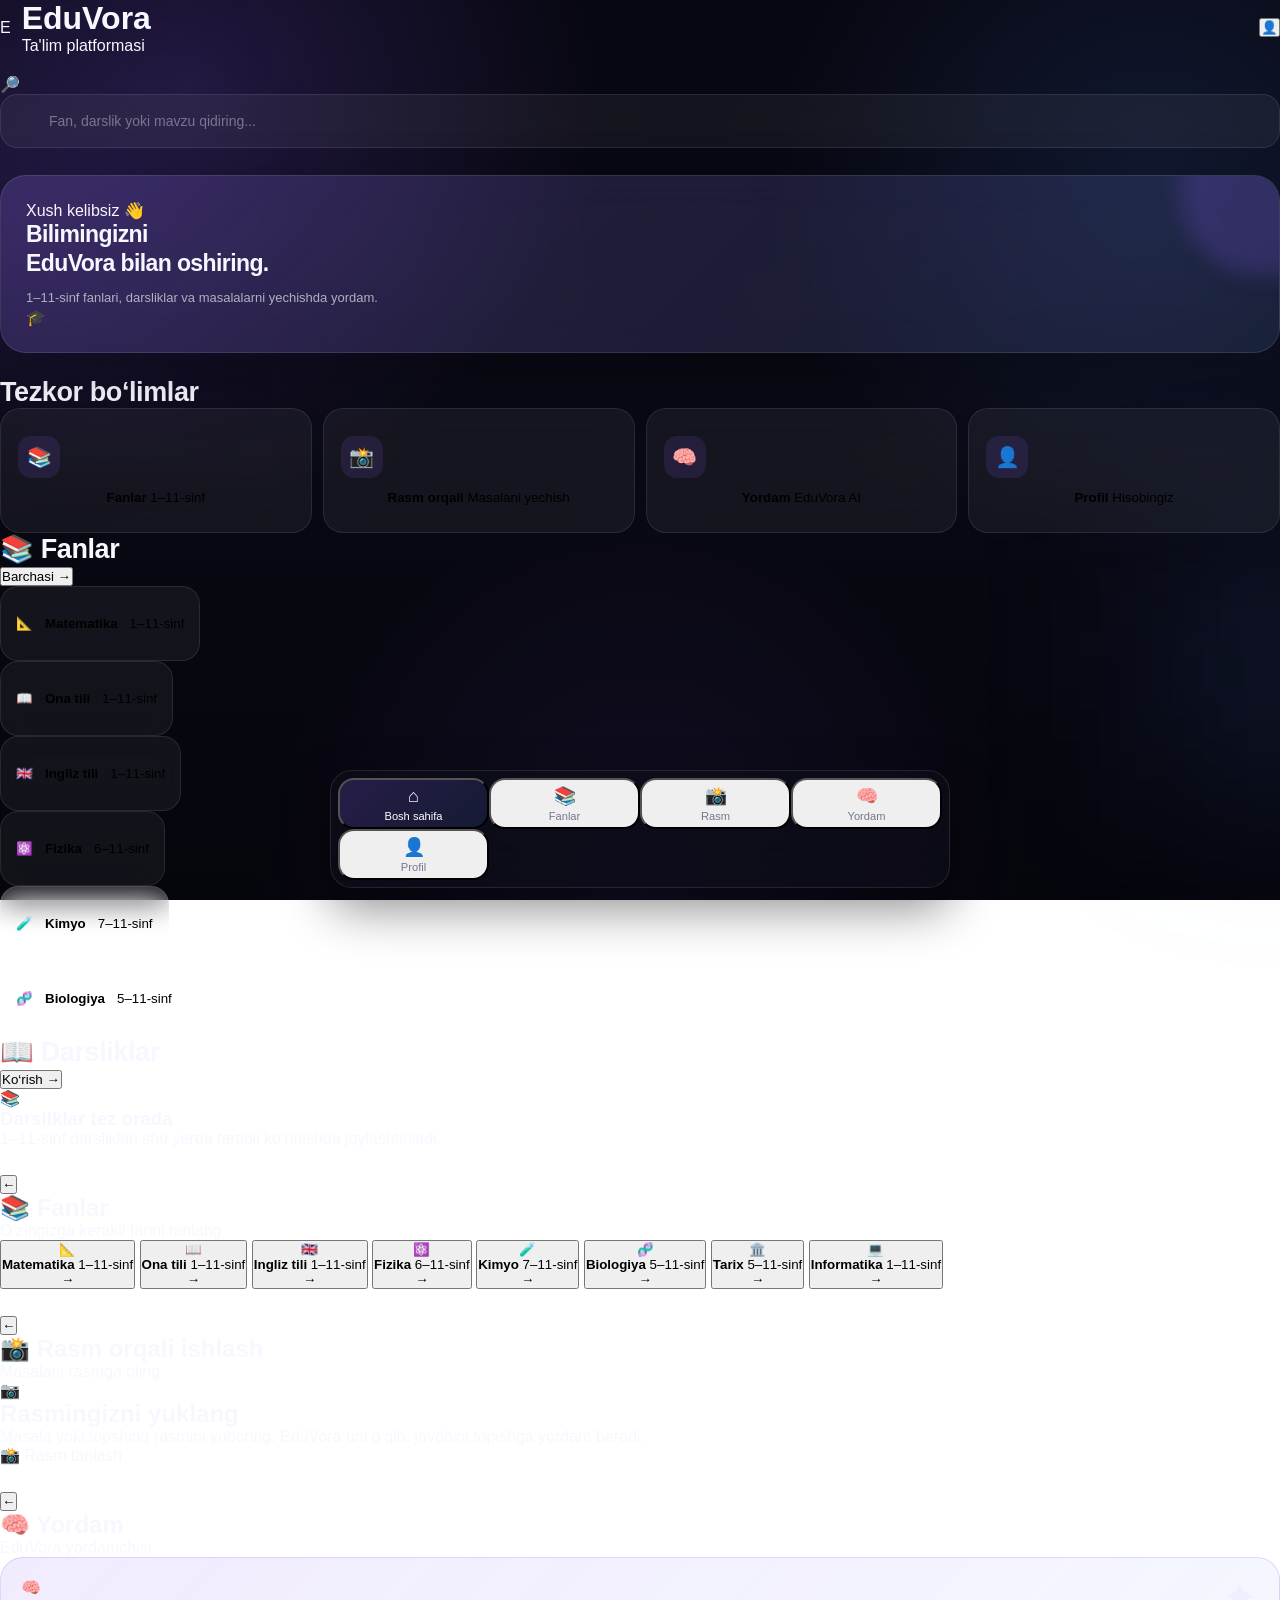
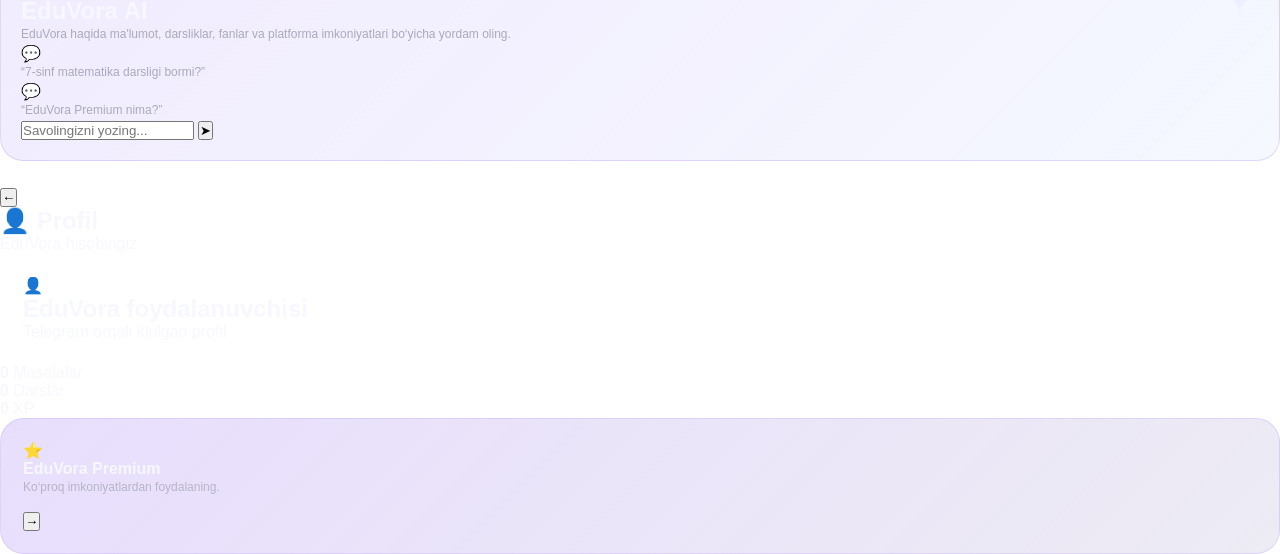
==== index.html @ 704dfbf3 "Rename webapp/index.html to index.html" ====
<!DOCTYPE html>
<html lang="uz">
<head>
    <meta charset="UTF-8">
    <meta
        name="viewport"
        content="width=device-width, initial-scale=1.0, maximum-scale=1.0, user-scalable=no"
    >

    <title>EduVora | Ta'lim</title>

    <link rel="stylesheet" href="style.css">
</head>

<body>

    <!-- APP -->
    <div id="app">

        <!-- HEADER -->
        <header class="header">
            <div class="brand">
                <div class="logo">E</div>

                <div>
                    <h1>EduVora</h1>
                    <span>Ta'lim platformasi</span>
                </div>
            </div>

            <button class="profile-btn" onclick="openSection('profile')">
                👤
            </button>
        </header>


        <!-- SEARCH -->
        <section class="search-section">

            <div class="search-box">
                <span>🔎</span>

                <input
                    type="text"
                    id="searchInput"
                    placeholder="Fan, darslik yoki mavzu qidiring..."
                >
            </div>

        </section>


        <!-- HOME -->
        <main id="homeSection" class="section active">

            <!-- WELCOME -->
            <section class="welcome-card">

                <div>
                    <span class="small-text">Xush kelibsiz 👋</span>

                    <h2>
                        Bilimingizni<br>
                        <span>EduVora</span> bilan oshiring.
                    </h2>

                    <p>
                        1–11-sinf fanlari, darsliklar va
                        masalalarni yechishda yordam.
                    </p>
                </div>

                <div class="welcome-icon">
                    🎓
                </div>

            </section>


            <!-- QUICK ACTIONS -->
            <section class="section-block">

                <div class="section-title">
                    <h2>Tezkor bo‘limlar</h2>
                </div>

                <div class="quick-grid">

                    <button
                        class="quick-card"
                        onclick="openSection('subjects')"
                    >
                        <div class="quick-icon">📚</div>
                        <strong>Fanlar</strong>
                        <span>1–11-sinf</span>
                    </button>


                    <button
                        class="quick-card"
                        onclick="openSection('solver')"
                    >
                        <div class="quick-icon">📸</div>
                        <strong>Rasm orqali</strong>
                        <span>Masalani yechish</span>
                    </button>


                    <button
                        class="quick-card"
                        onclick="openSection('help')"
                    >
                        <div class="quick-icon">🧠</div>
                        <strong>Yordam</strong>
                        <span>EduVora AI</span>
                    </button>


                    <button
                        class="quick-card"
                        onclick="openSection('profile')"
                    >
                        <div class="quick-icon">👤</div>
                        <strong>Profil</strong>
                        <span>Hisobingiz</span>
                    </button>

                </div>

            </section>


            <!-- SUBJECTS PREVIEW -->
            <section class="section-block">

                <div class="section-title">

                    <h2>📚 Fanlar</h2>

                    <button onclick="openSection('subjects')">
                        Barchasi →
                    </button>

                </div>


                <div class="subjects-scroll">

                    <button class="subject-card math">
                        <div>📐</div>
                        <strong>Matematika</strong>
                        <span>1–11-sinf</span>
                    </button>


                    <button class="subject-card language">
                        <div>📖</div>
                        <strong>Ona tili</strong>
                        <span>1–11-sinf</span>
                    </button>


                    <button class="subject-card english">
                        <div>🇬🇧</div>
                        <strong>Ingliz tili</strong>
                        <span>1–11-sinf</span>
                    </button>


                    <button class="subject-card physics">
                        <div>⚛️</div>
                        <strong>Fizika</strong>
                        <span>6–11-sinf</span>
                    </button>


                    <button class="subject-card chemistry">
                        <div>🧪</div>
                        <strong>Kimyo</strong>
                        <span>7–11-sinf</span>
                    </button>


                    <button class="subject-card biology">
                        <div>🧬</div>
                        <strong>Biologiya</strong>
                        <span>5–11-sinf</span>
                    </button>

                </div>

            </section>


            <!-- BOOKS -->
            <section class="section-block">

                <div class="section-title">
                    <h2>📖 Darsliklar</h2>

                    <button>
                        Ko‘rish →
                    </button>
                </div>


                <div class="books-placeholder">

                    <div class="book-placeholder-icon">
                        📚
                    </div>

                    <h3>Darsliklar tez orada</h3>

                    <p>
                        1–11-sinf darsliklari shu yerda
                        tartibli ko‘rinishda joylashtiriladi.
                    </p>

                </div>

            </section>

        </main>


        <!-- SUBJECTS -->
        <main id="subjectsSection" class="section">

            <div class="page-header">

                <button onclick="goHome()" class="back-btn">
                    ←
                </button>

                <div>
                    <h2>📚 Fanlar</h2>
                    <p>O‘zingizga kerakli fanni tanlang</p>
                </div>

            </div>


            <div class="all-subjects">

                <button class="large-subject">
                    <div>📐</div>
                    <section>
                        <strong>Matematika</strong>
                        <span>1–11-sinf</span>
                    </section>
                    <b>→</b>
                </button>


                <button class="large-subject">
                    <div>📖</div>
                    <section>
                        <strong>Ona tili</strong>
                        <span>1–11-sinf</span>
                    </section>
                    <b>→</b>
                </button>


                <button class="large-subject">
                    <div>🇬🇧</div>
                    <section>
                        <strong>Ingliz tili</strong>
                        <span>1–11-sinf</span>
                    </section>
                    <b>→</b>
                </button>


                <button class="large-subject">
                    <div>⚛️</div>
                    <section>
                        <strong>Fizika</strong>
                        <span>6–11-sinf</span>
                    </section>
                    <b>→</b>
                </button>


                <button class="large-subject">
                    <div>🧪</div>
                    <section>
                        <strong>Kimyo</strong>
                        <span>7–11-sinf</span>
                    </section>
                    <b>→</b>
                </button>


                <button class="large-subject">
                    <div>🧬</div>
                    <section>
                        <strong>Biologiya</strong>
                        <span>5–11-sinf</span>
                    </section>
                    <b>→</b>
                </button>


                <button class="large-subject">
                    <div>🏛️</div>
                    <section>
                        <strong>Tarix</strong>
                        <span>5–11-sinf</span>
                    </section>
                    <b>→</b>
                </button>


                <button class="large-subject">
                    <div>💻</div>
                    <section>
                        <strong>Informatika</strong>
                        <span>1–11-sinf</span>
                    </section>
                    <b>→</b>
                </button>

            </div>

        </main>


        <!-- IMAGE SOLVER -->
        <main id="solverSection" class="section">

            <div class="page-header">

                <button onclick="goHome()" class="back-btn">
                    ←
                </button>

                <div>
                    <h2>📸 Rasm orqali ishlash</h2>
                    <p>Masalani rasmga oling</p>
                </div>

            </div>


            <div class="solver-card">

                <div class="camera-icon">
                    📷
                </div>

                <h2>Rasmingizni yuklang</h2>

                <p>
                    Masala yoki topshiriq rasmini yuboring.
                    EduVora uni o‘qib, javobini topishga yordam beradi.
                </p>


                <label class="upload-btn">

                    📸 Rasm tanlash

                    <input
                        type="file"
                        id="imageInput"
                        accept="image/*"
                        capture="environment"
                        hidden
                    >

                </label>


                <div id="imagePreview" class="image-preview"></div>

            </div>

        </main>


        <!-- HELP -->
        <main id="helpSection" class="section">

            <div class="page-header">

                <button onclick="goHome()" class="back-btn">
                    ←
                </button>

                <div>
                    <h2>🧠 Yordam</h2>
                    <p>EduVora yordamchisi</p>
                </div>

            </div>


            <div class="ai-card">

                <div class="ai-icon">
                    🧠
                </div>

                <h2>EduVora AI</h2>

                <p>
                    EduVora haqida ma'lumot, darsliklar,
                    fanlar va platforma imkoniyatlari
                    bo‘yicha yordam oling.
                </p>


                <div class="example-question">
                    <span>💬</span>

                    <p>
                        “7-sinf matematika darsligi bormi?”
                    </p>
                </div>


                <div class="example-question">
                    <span>💬</span>

                    <p>
                        “EduVora Premium nima?”
                    </p>
                </div>


                <div class="ai-input">

                    <input
                        id="aiQuestion"
                        type="text"
                        placeholder="Savolingizni yozing..."
                    >

                    <button onclick="askAI()">
                        ➤
                    </button>

                </div>

                <div id="aiAnswer"></div>

            </div>

        </main>


        <!-- PROFILE -->
        <main id="profileSection" class="section">

            <div class="page-header">

                <button onclick="goHome()" class="back-btn">
                    ←
                </button>

                <div>
                    <h2>👤 Profil</h2>
                    <p>EduVora hisobingiz</p>
                </div>

            </div>


            <div class="profile-card">

                <div class="avatar">
                    👤
                </div>

                <h2>EduVora foydalanuvchisi</h2>

                <p>
                    Telegram orqali kirilgan profil
                </p>

            </div>


            <div class="profile-stats">

                <div>
                    <strong>0</strong>
                    <span>Masalalar</span>
                </div>

                <div>
                    <strong>0</strong>
                    <span>Darslar</span>
                </div>

                <div>
                    <strong>0</strong>
                    <span>XP</span>
                </div>

            </div>


            <div class="premium-card">

                <span>⭐</span>

                <div>
                    <strong>EduVora Premium</strong>
                    <p>
                        Ko‘proq imkoniyatlardan foydalaning.
                    </p>
                </div>

                <button>
                    →
                </button>

            </div>

        </main>


        <!-- BOTTOM NAVIGATION -->
        <nav class="bottom-nav">

            <button
                class="nav-item active"
                onclick="openSection('home')"
                data-section="home"
            >
                <span>⌂</span>
                <small>Bosh sahifa</small>
            </button>


            <button
                class="nav-item"
                onclick="openSection('subjects')"
                data-section="subjects"
            >
                <span>📚</span>
                <small>Fanlar</small>
            </button>


            <button
                class="nav-item"
                onclick="openSection('solver')"
                data-section="solver"
            >
                <span>📸</span>
                <small>Rasm</small>
            </button>


            <button
                class="nav-item"
                onclick="openSection('help')"
                data-section="help"
            >
                <span>🧠</span>
                <small>Yordam</small>
            </button>


            <button
                class="nav-item"
                onclick="openSection('profile')"
                data-section="profile"
            >
                <span>👤</span>
                <small>Profil</small>
            </button>

        </nav>

    </div>


    <script src="app.js"></script>

</body>
</html>
---- style.css ----
/* =====================================================
   EduVora — Premium Education Mini App
   ===================================================== */

* {
    margin: 0;
    padding: 0;
    box-sizing: border-box;
    -webkit-tap-highlight-color: transparent;
}

:root {
    --bg: #070711;
    --bg-2: #0d0d1b;
    --card: rgba(255, 255, 255, 0.055);
    --card-hover: rgba(255, 255, 255, 0.085);
    --border: rgba(255, 255, 255, 0.09);
    --text: #f7f7ff;
    --muted: #9999ae;
    --purple: #8b5cf6;
    --purple-light: #a78bfa;
    --blue: #4f8cff;
    --green: #35d49a;
    --danger: #ff5d73;
    --radius: 22px;
}

html {
    scroll-behavior: smooth;
}

body {
    min-height: 100vh;
    font-family:
        Inter,
        -apple-system,
        BlinkMacSystemFont,
        "Segoe UI",
        sans-serif;

    color: var(--text);

    background:
        radial-gradient(
            circle at 15% 10%,
            rgba(139, 92, 246, 0.20),
            transparent 30%
        ),
        radial-gradient(
            circle at 90% 20%,
            rgba(79, 140, 255, 0.13),
            transparent 28%
        ),
        radial-gradient(
            circle at 50% 100%,
            rgba(139, 92, 246, 0.10),
            transparent 35%
        ),
        linear-gradient(
            180deg,
            #070711 0%,
            #090914 45%,
            #05050c 100%
        );

    background-attachment: fixed;
    overflow-x: hidden;
}

/* =====================================================
   Background glow
   ===================================================== */

body::before {
    content: "";
    position: fixed;
    width: 280px;
    height: 280px;
    top: 80px;
    left: -150px;

    background: rgba(139, 92, 246, 0.12);
    filter: blur(90px);

    pointer-events: none;
    z-index: -1;
}

body::after {
    content: "";
    position: fixed;
    width: 260px;
    height: 260px;
    right: -140px;
    bottom: 100px;

    background: rgba(79, 140, 255, 0.10);
    filter: blur(90px);

    pointer-events: none;
    z-index: -1;
}

/* =====================================================
   App container
   ===================================================== */

.app {
    width: 100%;
    max-width: 650px;
    margin: 0 auto;
    padding: 18px 16px 105px;
}

/* =====================================================
   Header
   ===================================================== */

.header {
    display: flex;
    align-items: center;
    justify-content: space-between;

    margin-bottom: 20px;
}

.brand {
    display: flex;
    align-items: center;
    gap: 11px;
}

.brand-logo {
    width: 44px;
    height: 44px;

    display: flex;
    align-items: center;
    justify-content: center;

    border-radius: 14px;

    background:
        linear-gradient(
            135deg,
            rgba(139, 92, 246, 0.9),
            rgba(79, 140, 255, 0.85)
        );

    box-shadow:
        0 10px 30px rgba(139, 92, 246, 0.25),
        inset 0 1px 1px rgba(255, 255, 255, 0.25);

    font-size: 21px;
}

.brand-text h1 {
    font-size: 18px;
    font-weight: 800;
    letter-spacing: -0.4px;
}

.brand-text p {
    margin-top: 2px;
    color: var(--muted);
    font-size: 11px;
}

/* =====================================================
   Search
   ===================================================== */

.search-box {
    position: relative;
    margin-bottom: 20px;
}

.search-box input {
    width: 100%;
    height: 54px;

    padding: 0 18px 0 48px;

    border: 1px solid var(--border);
    border-radius: 17px;

    outline: none;

    background: rgba(255, 255, 255, 0.055);
    backdrop-filter: blur(18px);

    color: var(--text);
    font-size: 14px;

    transition: 0.25s ease;
}

.search-box input:focus {
    border-color: rgba(139, 92, 246, 0.55);

    box-shadow:
        0 0 0 4px rgba(139, 92, 246, 0.08),
        0 10px 35px rgba(0, 0, 0, 0.15);
}

.search-box input::placeholder {
    color: #77778d;
}

.search-icon {
    position: absolute;
    left: 18px;
    top: 50%;

    transform: translateY(-50%);

    color: #85859a;
    font-size: 18px;

    pointer-events: none;
}

/* =====================================================
   Welcome card
   ===================================================== */

.welcome-card {
    position: relative;
    overflow: hidden;

    padding: 25px;

    border-radius: 26px;

    border: 1px solid rgba(255, 255, 255, 0.10);

    background:
        linear-gradient(
            135deg,
            rgba(139, 92, 246, 0.19),
            rgba(79, 140, 255, 0.08)
        ),
        rgba(255, 255, 255, 0.035);

    backdrop-filter: blur(20px);

    box-shadow:
        0 20px 60px rgba(0, 0, 0, 0.25);

    margin-bottom: 24px;
}

.welcome-card::before {
    content: "";

    position: absolute;
    width: 170px;
    height: 170px;

    right: -70px;
    top: -70px;

    border-radius: 50%;

    background: rgba(139, 92, 246, 0.20);
    filter: blur(10px);
}

.welcome-card h2 {
    position: relative;

    font-size: 23px;
    line-height: 1.25;

    letter-spacing: -0.6px;

    margin-bottom: 9px;
}

.welcome-card p {
    position: relative;

    max-width: 470px;

    color: #b0b0c1;
    font-size: 13px;
    line-height: 1.65;
}

/* =====================================================
   Section
   ===================================================== */

.section {
    margin-top: 27px;
}

.section-header {
    display: flex;
    align-items: center;
    justify-content: space-between;

    margin-bottom: 13px;
}

.section-title {
    font-size: 18px;
    font-weight: 800;
    letter-spacing: -0.4px;
}

.section-more {
    color: var(--purple-light);
    font-size: 12px;
    font-weight: 600;
}

/* =====================================================
   Quick actions
   ===================================================== */

.quick-grid {
    display: grid;
    grid-template-columns: repeat(2, 1fr);
    gap: 11px;
}

.quick-card {
    min-height: 112px;

    padding: 17px;

    border: 1px solid var(--border);
    border-radius: 20px;

    background: var(--card);
    backdrop-filter: blur(18px);

    cursor: pointer;

    transition:
        transform 0.2s ease,
        background 0.2s ease,
        border-color 0.2s ease;
}

.quick-card:hover {
    background: var(--card-hover);
    border-color: rgba(139, 92, 246, 0.25);

    transform: translateY(-2px);
}

.quick-card:active {
    transform: scale(0.97);
}

.quick-icon {
    width: 42px;
    height: 42px;

    display: flex;
    align-items: center;
    justify-content: center;

    border-radius: 13px;

    background: rgba(139, 92, 246, 0.13);

    font-size: 20px;

    margin-bottom: 12px;
}

.quick-card h3 {
    font-size: 14px;
    margin-bottom: 4px;
}

.quick-card p {
    color: var(--muted);
    font-size: 11px;
}

/* =====================================================
   Subjects
   ===================================================== */

.subject-grid {
    display: grid;

    grid-template-columns: repeat(2, 1fr);

    gap: 11px;
}

.subject-card {
    display: flex;
    align-items: center;
    gap: 12px;

    padding: 15px;

    min-height: 75px;

    border: 1px solid var(--border);
    border-radius: 18px;

    background: var(--card);
    backdrop-filter: blur(15px);

    cursor: pointer;

    transition: 0.2s ease;
}

.subject-card:hover {
    background: var(--card-hover);
    transform: translateY(-2px);
}

.subject-icon {
    width: 43px;
    height: 43px;

    flex-shrink: 0;

    display: flex;
    align-items: center;
    justify-content: center;

    border-radius: 13px;

    background: rgba(139, 92, 246, 0.12);

    font-size: 20px;
}

.subject-info h3 {
    font-size: 13px;
    margin-bottom: 3px;
}

.subject-info p {
    color: var(--muted);
    font-size: 10px;
}

/* =====================================================
   Books carousel
   ===================================================== */

.books-carousel {
    display: flex;

    gap: 14px;

    overflow-x: auto;

    padding: 5px 2px 14px;

    scroll-snap-type: x mandatory;

    scrollbar-width: none;

    overscroll-behavior-x: contain;
}

.books-carousel::-webkit-scrollbar {
    display: none;
}

.book-card {
    min-width: 150px;

    scroll-snap-align: start;

    border-radius: 20px;

    overflow: hidden;

    border: 1px solid var(--border);

    background: rgba(255, 255, 255, 0.045);

    transition: transform 0.25s ease;
}

.book-card:active {
    transform: scale(0.97);
}

.book-cover {
    width: 100%;
    height: 205px;

    object-fit: cover;

    display: block;

    background:
        linear-gradient(
            135deg,
            #17172b,
            #0d0d18
        );
}

.book-info {
    padding: 12px;
}

.book-info h3 {
    font-size: 12px;
    line-height: 1.35;

    margin-bottom: 5px;
}

.book-info p {
    color: var(--muted);
    font-size: 10px;
}

/* =====================================================
   Image solver
   ===================================================== */

.image-solver {
    padding: 20px;

    border-radius: 23px;

    border: 1px solid var(--border);

    background:
        linear-gradient(
            145deg,
            rgba(139, 92, 246, 0.08),
            rgba(255, 255, 255, 0.035)
        );

    backdrop-filter: blur(18px);
}

.upload-area {
    min-height: 210px;

    display: flex;
    flex-direction: column;
    align-items: center;
    justify-content: center;

    text-align: center;

    border: 1.5px dashed rgba(139, 92, 246, 0.42);

    border-radius: 20px;

    background: rgba(139, 92, 246, 0.045);

    cursor: pointer;

    transition: 0.25s ease;
}

.upload-area:hover {
    background: rgba(139, 92, 246, 0.09);

    border-color: rgba(139, 92, 246, 0.7);
}

.upload-icon {
    width: 62px;
    height: 62px;

    display: flex;
    align-items: center;
    justify-content: center;

    border-radius: 19px;

    background: rgba(139, 92, 246, 0.14);

    font-size: 27px;

    margin-bottom: 13px;
}

.upload-area h3 {
    font-size: 15px;
    margin-bottom: 6px;
}

.upload-area p {
    color: var(--muted);
    font-size: 11px;
}

/* =====================================================
   AI Help
   ===================================================== */

.ai-card {
    position: relative;
    overflow: hidden;

    padding: 20px;

    border-radius: 23px;

    border: 1px solid rgba(139, 92, 246, 0.20);

    background:
        linear-gradient(
            135deg,
            rgba(139, 92, 246, 0.12),
            rgba(79, 140, 255, 0.06)
        );
}

.ai-card::after {
    content: "✦";

    position: absolute;

    right: 20px;
    top: 13px;

    font-size: 45px;

    color: rgba(167, 139, 250, 0.08);
}

.ai-avatar {
    width: 46px;
    height: 46px;

    display: flex;
    align-items: center;
    justify-content: center;

    border-radius: 15px;

    background:
        linear-gradient(
            135deg,
            rgba(139, 92, 246, 0.8),
            rgba(79, 140, 255, 0.8)
        );

    margin-bottom: 13px;

    font-size: 21px;
}

.ai-card h3 {
    font-size: 16px;
    margin-bottom: 6px;
}

.ai-card p {
    color: #aaaabd;

    font-size: 12px;
    line-height: 1.6;
}

/* =====================================================
   Buttons
   ===================================================== */

.btn {
    width: 100%;
    min-height: 48px;

    border: none;
    border-radius: 15px;

    color: white;

    font-size: 13px;
    font-weight: 700;

    cursor: pointer;

    transition: 0.2s ease;
}

.btn-primary {
    background:
        linear-gradient(
            135deg,
            #8b5cf6,
            #5969ff
        );

    box-shadow:
        0 10px 25px rgba(101, 82, 220, 0.22);
}

.btn-primary:hover {
    filter: brightness(1.08);
}

.btn-primary:active {
    transform: scale(0.97);
}

.btn-secondary {
    background: rgba(255, 255, 255, 0.07);

    border: 1px solid var(--border);
}

.btn-secondary:active {
    transform: scale(0.97);
}

/* =====================================================
   Profile
   ===================================================== */

.profile-card {
    padding: 22px;

    border-radius: 23px;

    border: 1px solid var(--border);

    background: var(--card);

    backdrop-filter: blur(18px);
}

.profile-top {
    display: flex;
    align-items: center;
    gap: 14px;

    margin-bottom: 20px;
}

.profile-avatar {
    width: 62px;
    height: 62px;

    display: flex;
    align-items: center;
    justify-content: center;

    border-radius: 20px;

    background:
        linear-gradient(
            135deg,
            #8b5cf6,
            #4f8cff
        );

    font-size: 25px;
    font-weight: 800;
}

.profile-name {
    font-size: 16px;
    font-weight: 800;
}

.profile-id {
    margin-top: 4px;

    color: var(--muted);
    font-size: 11px;
}

.profile-stat-grid {
    display: grid;
    grid-template-columns: repeat(3, 1fr);
    gap: 9px;
}

.profile-stat {
    padding: 14px 8px;

    text-align: center;

    border-radius: 15px;

    background: rgba(255, 255, 255, 0.045);
}

.profile-stat strong {
    display: block;

    font-size: 16px;

    margin-bottom: 4px;
}

.profile-stat span {
    color: var(--muted);

    font-size: 9px;
}

/* =====================================================
   Premium
   ===================================================== */

.premium-card {
    position: relative;
    overflow: hidden;

    padding: 22px;

    border-radius: 24px;

    background:
        linear-gradient(
            135deg,
            rgba(139, 92, 246, 0.20),
            rgba(76, 61, 145, 0.10)
        );

    border: 1px solid rgba(167, 139, 250, 0.22);
}

.premium-card h3 {
    font-size: 18px;
    margin-bottom: 7px;
}

.premium-card p {
    color: #b5b5c7;

    font-size: 12px;
    line-height: 1.55;

    margin-bottom: 16px;
}

/* =====================================================
   Tags
   ===================================================== */

.tag {
    display: inline-flex;
    align-items: center;

    padding: 6px 9px;

    border-radius: 9px;

    background: rgba(139, 92, 246, 0.11);

    color: #b9a4ff;

    font-size: 10px;
    font-weight: 700;
}

/* =====================================================
   Empty state
   ===================================================== */

.empty-state {
    padding: 40px 20px;

    text-align: center;

    color: var(--muted);
}

.empty-state-icon {
    font-size: 38px;
    margin-bottom: 12px;
}

.empty-state h3 {
    color: var(--text);

    font-size: 15px;

    margin-bottom: 6px;
}

.empty-state p {
    font-size: 11px;
    line-height: 1.5;
}

/* =====================================================
   Bottom navigation
   ===================================================== */

.bottom-nav {
    position: fixed;

    left: 50%;
    bottom: 12px;

    transform: translateX(-50%);

    width: calc(100% - 24px);
    max-width: 620px;

    display: grid;
    grid-template-columns: repeat(4, 1fr);

    padding: 7px;

    border-radius: 22px;

    border: 1px solid rgba(255, 255, 255, 0.10);

    background:
        rgba(13, 13, 25, 0.78);

    backdrop-filter: blur(25px);

    box-shadow:
        0 20px 50px rgba(0, 0, 0, 0.45);

    z-index: 100;
}

.nav-item {
    min-height: 51px;

    display: flex;
    flex-direction: column;
    align-items: center;
    justify-content: center;

    gap: 3px;

    border-radius: 16px;

    color: #77778d;

    cursor: pointer;

    transition: 0.2s ease;
}

.nav-item span:first-child {
    font-size: 18px;
}

.nav-item span:last-child {
    font-size: 9px;
    font-weight: 600;
}

.nav-item.active {
    color: white;

    background:
        linear-gradient(
            135deg,
            rgba(139, 92, 246, 0.22),
            rgba(79, 140, 255, 0.12)
        );
}

.nav-item:active {
    transform: scale(0.94);
}

/* =====================================================
   Pages
   ===================================================== */

.page {
    display: none;

    animation: pageIn 0.25s ease;
}

.page.active {
    display: block;
}

@keyframes pageIn {
    from {
        opacity: 0;
        transform: translateY(7px);
    }

    to {
        opacity: 1;
        transform: translateY(0);
    }
}

/* =====================================================
   Loading
   ===================================================== */

.loading {
    display: flex;
    justify-content: center;
    align-items: center;

    padding: 35px;
}

.spinner {
    width: 30px;
    height: 30px;

    border-radius: 50%;

    border: 3px solid rgba(255, 255, 255, 0.08);

    border-top-color: var(--purple);

    animation: spin 0.8s linear infinite;
}

@keyframes spin {
    to {
        transform: rotate(360deg);
    }
}

/* =====================================================
   Toast
   ===================================================== */

.toast {
    position: fixed;

    left: 50%;
    bottom: 85px;

    transform:
        translateX(-50%)
        translateY(15px);

    width: max-content;
    max-width: calc(100% - 35px);

    padding: 11px 15px;

    border-radius: 13px;

    background: rgba(25, 25, 38, 0.94);

    border: 1px solid var(--border);

    color: white;

    font-size: 12px;

    opacity: 0;

    pointer-events: none;

    transition: 0.25s ease;

    z-index: 200;
}

.toast.show {
    opacity: 1;

    transform:
        translateX(-50%)
        translateY(0);
}

/* =====================================================
   Modal
   ===================================================== */

.modal {
    position: fixed;

    inset: 0;

    display: none;
    align-items: flex-end;
    justify-content: center;

    padding: 12px;

    background: rgba(0, 0, 0, 0.62);

    backdrop-filter: blur(7px);

    z-index: 300;
}

.modal.active {
    display: flex;
}

.modal-content {
    width: 100%;
    max-width: 620px;

    max-height: 85vh;

    overflow-y: auto;

    padding: 22px;

    border-radius: 25px 25px 20px 20px;

    border: 1px solid var(--border);

    background:
        linear-gradient(
            180deg,
            #121222,
            #090911
        );

    animation: modalUp 0.25s ease;
}

@keyframes modalUp {
    from {
        transform: translateY(30px);
        opacity: 0;
    }

    to {
        transform: translateY(0);
        opacity: 1;
    }
}

/* =====================================================
   Responsive
   ===================================================== */

@media (min-width: 600px) {
    .app {
        padding-left: 22px;
        padding-right: 22px;
    }

    .quick-grid {
        grid-template-columns: repeat(4, 1fr);
    }

    .subject-grid {
        grid-template-columns: repeat(3, 1fr);
    }

    .quick-card {
        min-height: 125px;
    }
}

@media (max-width: 380px) {
    .app {
        padding-left: 12px;
        padding-right: 12px;
    }

    .welcome-card {
        padding: 20px;
    }

    .quick-grid,
    .subject-grid {
        gap: 8px;
    }

    .quick-card {
        padding: 13px;
    }

    .book-card {
        min-width: 140px;
    }

    .book-cover {
        height: 190px;
    }
}

/* =====================================================
   Accessibility
   ===================================================== */

button,
input {
    font-family: inherit;
}

button:focus-visible,
input:focus-visible {
    outline: 2px solid var(--purple-light);
    outline-offset: 2px;
}

img {
    max-width: 100%;
}

/* =====================================================
   Selection
   ===================================================== */

::selection {
    background: rgba(139, 92, 246, 0.35);
    color: white;
}
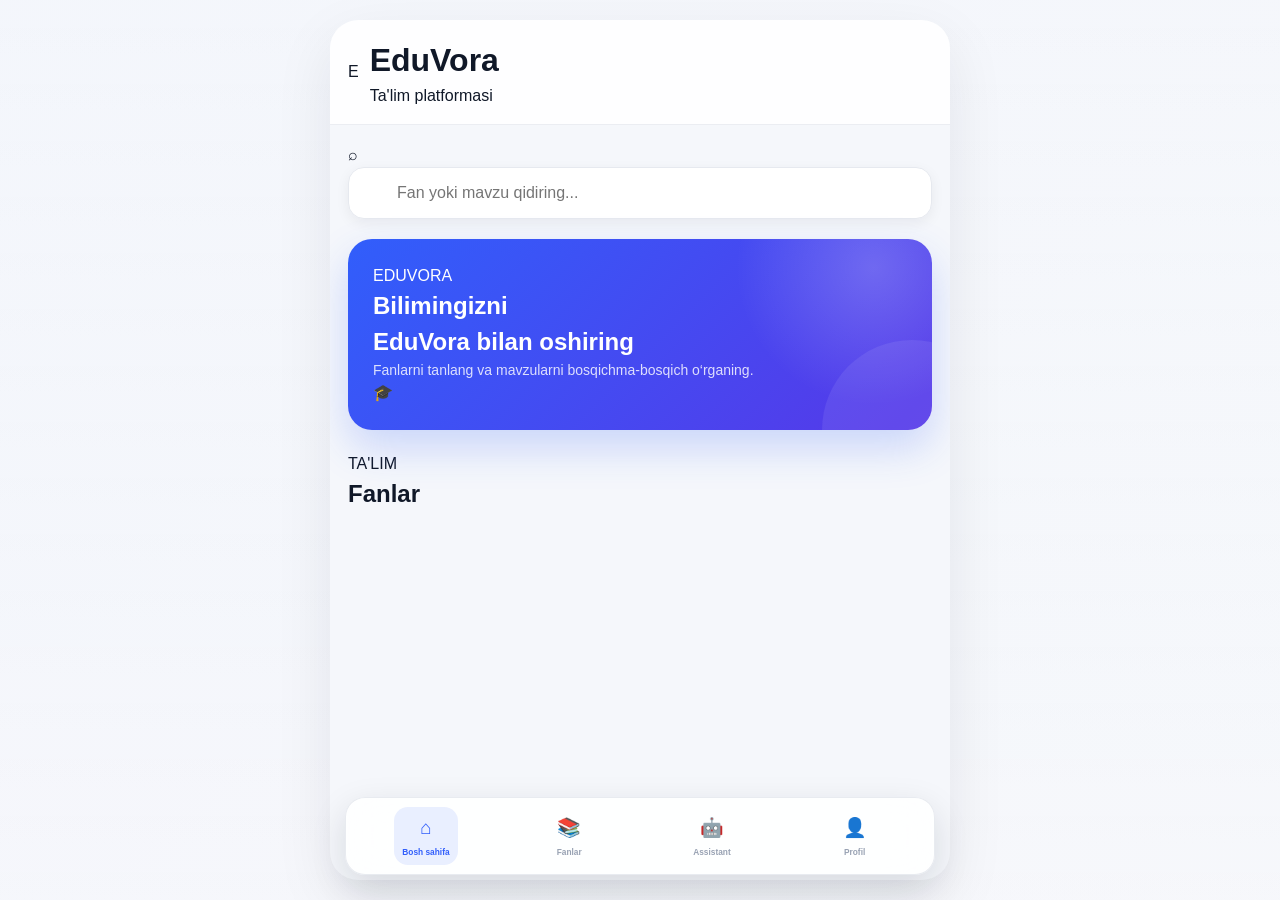
==== commit b5ef78e0: "Update index.html" ====
--- a/index.html
+++ b/index.html
@@ -2,467 +2,368 @@
 <html lang="uz">
 <head>
     <meta charset="UTF-8">
+
     <meta
         name="viewport"
         content="width=device-width, initial-scale=1.0, maximum-scale=1.0, user-scalable=no"
     >
 
-    <title>EduVora | Ta'lim</title>
+    <title>EduVora | Ta'lim platformasi</title>
+
+    <script src="https://telegram.org/js/telegram-web-app.js"></script>
 
     <link rel="stylesheet" href="style.css">
 </head>
 
 <body>
 
-    <!-- APP -->
-    <div id="app">
-
-        <!-- HEADER -->
-        <header class="header">
-            <div class="brand">
-                <div class="logo">E</div>
-
-                <div>
-                    <h1>EduVora</h1>
-                    <span>Ta'lim platformasi</span>
-                </div>
-            </div>
-
-            <button class="profile-btn" onclick="openSection('profile')">
-                👤
-            </button>
-        </header>
-
-
-        <!-- SEARCH -->
-        <section class="search-section">
+<div id="app" class="app">
+
+    <!-- ================= HEADER ================= -->
+
+    <header class="header">
+
+        <div class="brand">
+
+            <div class="brand-logo">
+                E
+            </div>
+
+            <div class="brand-text">
+                <h1>EduVora</h1>
+                <span>Ta'lim platformasi</span>
+            </div>
+
+        </div>
+
+    </header>
+
+
+    <!-- ================= MAIN ================= -->
+
+    <main class="main">
+
+        <!-- ================= HOME ================= -->
+
+        <section
+            id="homePage"
+            class="page active"
+        >
+
+            <!-- SEARCH -->
 
             <div class="search-box">
-                <span>🔎</span>
+
+                <span class="search-icon">⌕</span>
 
                 <input
+                    id="searchInput"
                     type="text"
-                    id="searchInput"
-                    placeholder="Fan, darslik yoki mavzu qidiring..."
-                >
-            </div>
-
-        </section>
-
-
-        <!-- HOME -->
-        <main id="homeSection" class="section active">
+                    placeholder="Fan yoki mavzu qidiring..."
+                    autocomplete="off"
+                >
+
+            </div>
+
 
             <!-- WELCOME -->
-            <section class="welcome-card">
-
-                <div>
-                    <span class="small-text">Xush kelibsiz 👋</span>
+
+            <div class="welcome-card">
+
+                <div class="welcome-content">
+
+                    <span class="welcome-small">
+                        EDUVORA
+                    </span>
 
                     <h2>
-                        Bilimingizni<br>
-                        <span>EduVora</span> bilan oshiring.
+                        Bilimingizni
+                        <br>
+                        EduVora bilan oshiring
                     </h2>
 
                     <p>
-                        1–11-sinf fanlari, darsliklar va
-                        masalalarni yechishda yordam.
+                        Fanlarni tanlang va mavzularni
+                        bosqichma-bosqich o‘rganing.
                     </p>
+
                 </div>
 
                 <div class="welcome-icon">
                     🎓
                 </div>
 
-            </section>
-
-
-            <!-- QUICK ACTIONS -->
-            <section class="section-block">
-
-                <div class="section-title">
-                    <h2>Tezkor bo‘limlar</h2>
-                </div>
-
-                <div class="quick-grid">
-
-                    <button
-                        class="quick-card"
-                        onclick="openSection('subjects')"
-                    >
-                        <div class="quick-icon">📚</div>
-                        <strong>Fanlar</strong>
-                        <span>1–11-sinf</span>
-                    </button>
-
-
-                    <button
-                        class="quick-card"
-                        onclick="openSection('solver')"
-                    >
-                        <div class="quick-icon">📸</div>
-                        <strong>Rasm orqali</strong>
-                        <span>Masalani yechish</span>
-                    </button>
-
-
-                    <button
-                        class="quick-card"
-                        onclick="openSection('help')"
-                    >
-                        <div class="quick-icon">🧠</div>
-                        <strong>Yordam</strong>
-                        <span>EduVora AI</span>
-                    </button>
-
-
-                    <button
-                        class="quick-card"
-                        onclick="openSection('profile')"
-                    >
-                        <div class="quick-icon">👤</div>
-                        <strong>Profil</strong>
-                        <span>Hisobingiz</span>
-                    </button>
-
-                </div>
-
-            </section>
-
-
-            <!-- SUBJECTS PREVIEW -->
-            <section class="section-block">
-
-                <div class="section-title">
-
-                    <h2>📚 Fanlar</h2>
-
-                    <button onclick="openSection('subjects')">
-                        Barchasi →
-                    </button>
-
-                </div>
-
-
-                <div class="subjects-scroll">
-
-                    <button class="subject-card math">
-                        <div>📐</div>
-                        <strong>Matematika</strong>
-                        <span>1–11-sinf</span>
-                    </button>
-
-
-                    <button class="subject-card language">
-                        <div>📖</div>
-                        <strong>Ona tili</strong>
-                        <span>1–11-sinf</span>
-                    </button>
-
-
-                    <button class="subject-card english">
-                        <div>🇬🇧</div>
-                        <strong>Ingliz tili</strong>
-                        <span>1–11-sinf</span>
-                    </button>
-
-
-                    <button class="subject-card physics">
-                        <div>⚛️</div>
-                        <strong>Fizika</strong>
-                        <span>6–11-sinf</span>
-                    </button>
-
-
-                    <button class="subject-card chemistry">
-                        <div>🧪</div>
-                        <strong>Kimyo</strong>
-                        <span>7–11-sinf</span>
-                    </button>
-
-
-                    <button class="subject-card biology">
-                        <div>🧬</div>
-                        <strong>Biologiya</strong>
-                        <span>5–11-sinf</span>
-                    </button>
-
-                </div>
-
-            </section>
-
-
-            <!-- BOOKS -->
-            <section class="section-block">
-
-                <div class="section-title">
-                    <h2>📖 Darsliklar</h2>
-
-                    <button>
-                        Ko‘rish →
-                    </button>
-                </div>
-
-
-                <div class="books-placeholder">
-
-                    <div class="book-placeholder-icon">
-                        📚
-                    </div>
-
-                    <h3>Darsliklar tez orada</h3>
-
-                    <p>
-                        1–11-sinf darsliklari shu yerda
-                        tartibli ko‘rinishda joylashtiriladi.
-                    </p>
-
-                </div>
-
-            </section>
-
-        </main>
-
-
-        <!-- SUBJECTS -->
-        <main id="subjectsSection" class="section">
+            </div>
+
+
+            <!-- SUBJECTS -->
+
+            <div class="section-header">
+
+                <div>
+                    <span class="section-label">
+                        TA'LIM
+                    </span>
+
+                    <h2>Fanlar</h2>
+                </div>
+
+            </div>
+
+
+            <div
+                id="homeSubjectsContainer"
+                class="subjects-grid"
+            ></div>
+
+        </section>
+
+
+        <!-- ================= SUBJECTS ================= -->
+
+        <section
+            id="subjectsPage"
+            class="page"
+        >
 
             <div class="page-header">
 
-                <button onclick="goHome()" class="back-btn">
+                <button
+                    class="back-btn"
+                    data-back="homePage"
+                >
                     ←
                 </button>
 
                 <div>
-                    <h2>📚 Fanlar</h2>
-                    <p>O‘zingizga kerakli fanni tanlang</p>
-                </div>
-
-            </div>
-
-
-            <div class="all-subjects">
-
-                <button class="large-subject">
-                    <div>📐</div>
-                    <section>
-                        <strong>Matematika</strong>
-                        <span>1–11-sinf</span>
-                    </section>
-                    <b>→</b>
-                </button>
-
-
-                <button class="large-subject">
-                    <div>📖</div>
-                    <section>
-                        <strong>Ona tili</strong>
-                        <span>1–11-sinf</span>
-                    </section>
-                    <b>→</b>
-                </button>
-
-
-                <button class="large-subject">
-                    <div>🇬🇧</div>
-                    <section>
-                        <strong>Ingliz tili</strong>
-                        <span>1–11-sinf</span>
-                    </section>
-                    <b>→</b>
-                </button>
-
-
-                <button class="large-subject">
-                    <div>⚛️</div>
-                    <section>
-                        <strong>Fizika</strong>
-                        <span>6–11-sinf</span>
-                    </section>
-                    <b>→</b>
-                </button>
-
-
-                <button class="large-subject">
-                    <div>🧪</div>
-                    <section>
-                        <strong>Kimyo</strong>
-                        <span>7–11-sinf</span>
-                    </section>
-                    <b>→</b>
-                </button>
-
-
-                <button class="large-subject">
-                    <div>🧬</div>
-                    <section>
-                        <strong>Biologiya</strong>
-                        <span>5–11-sinf</span>
-                    </section>
-                    <b>→</b>
-                </button>
-
-
-                <button class="large-subject">
-                    <div>🏛️</div>
-                    <section>
-                        <strong>Tarix</strong>
-                        <span>5–11-sinf</span>
-                    </section>
-                    <b>→</b>
-                </button>
-
-
-                <button class="large-subject">
-                    <div>💻</div>
-                    <section>
-                        <strong>Informatika</strong>
-                        <span>1–11-sinf</span>
-                    </section>
-                    <b>→</b>
-                </button>
-
-            </div>
-
-        </main>
-
-
-        <!-- IMAGE SOLVER -->
-        <main id="solverSection" class="section">
+                    <span class="section-label">
+                        EDUVORA
+                    </span>
+
+                    <h2>Fanlar</h2>
+                </div>
+
+            </div>
+
+            <div
+                id="subjectsContainer"
+                class="subjects-list"
+            ></div>
+
+        </section>
+
+
+        <!-- ================= TOPICS ================= -->
+
+        <section
+            id="topicsPage"
+            class="page"
+        >
 
             <div class="page-header">
 
-                <button onclick="goHome()" class="back-btn">
+                <button
+                    class="back-btn"
+                    data-back="subjectsPage"
+                >
                     ←
                 </button>
 
                 <div>
-                    <h2>📸 Rasm orqali ishlash</h2>
-                    <p>Masalani rasmga oling</p>
-                </div>
-
-            </div>
-
-
-            <div class="solver-card">
-
-                <div class="camera-icon">
-                    📷
-                </div>
-
-                <h2>Rasmingizni yuklang</h2>
-
-                <p>
-                    Masala yoki topshiriq rasmini yuboring.
-                    EduVora uni o‘qib, javobini topishga yordam beradi.
-                </p>
-
-
-                <label class="upload-btn">
-
-                    📸 Rasm tanlash
-
-                    <input
-                        type="file"
-                        id="imageInput"
-                        accept="image/*"
-                        capture="environment"
-                        hidden
-                    >
-
-                </label>
-
-
-                <div id="imagePreview" class="image-preview"></div>
-
-            </div>
-
-        </main>
-
-
-        <!-- HELP -->
-        <main id="helpSection" class="section">
+                    <span class="section-label">
+                        MAVZULAR
+                    </span>
+
+                    <h2 id="topicsTitle">
+                        Fan
+                    </h2>
+                </div>
+
+            </div>
+
+
+            <div
+                id="topicsContainer"
+                class="topics-list"
+            ></div>
+
+        </section>
+
+
+        <!-- ================= TOPIC DETAIL ================= -->
+
+        <section
+            id="topicDetailPage"
+            class="page"
+        >
 
             <div class="page-header">
 
-                <button onclick="goHome()" class="back-btn">
+                <button
+                    class="back-btn"
+                    data-back="topicsPage"
+                >
                     ←
                 </button>
 
                 <div>
-                    <h2>🧠 Yordam</h2>
-                    <p>EduVora yordamchisi</p>
-                </div>
-
-            </div>
-
-
-            <div class="ai-card">
-
-                <div class="ai-icon">
-                    🧠
-                </div>
-
-                <h2>EduVora AI</h2>
-
-                <p>
-                    EduVora haqida ma'lumot, darsliklar,
-                    fanlar va platforma imkoniyatlari
-                    bo‘yicha yordam oling.
-                </p>
-
-
-                <div class="example-question">
-                    <span>💬</span>
+                    <span class="section-label">
+                        MAVZU
+                    </span>
+
+                    <h2 id="topicDetailTitle">
+                        1-mavzu
+                    </h2>
+                </div>
+
+            </div>
+
+
+            <article
+                id="topicContent"
+                class="topic-content"
+            ></article>
+
+
+            <div class="topic-navigation">
+
+                <button
+                    id="previousTopic"
+                    class="secondary-btn"
+                >
+                    ← Oldingi
+                </button>
+
+                <button
+                    id="nextTopic"
+                    class="primary-btn"
+                >
+                    Keyingi →
+                </button>
+
+            </div>
+
+        </section>
+
+
+        <!-- ================= ASSISTANT ================= -->
+
+        <section
+            id="assistantPage"
+            class="page"
+        >
+
+            <div class="page-header">
+
+                <div class="assistant-title">
+
+                    <div class="assistant-avatar">
+                        🤖
+                    </div>
+
+                    <div>
+                        <span class="section-label">
+                            EDUVORA
+                        </span>
+
+                        <h2>EduVora Assistant</h2>
+                    </div>
+
+                </div>
+
+            </div>
+
+
+            <div class="assistant-card">
+
+                <div class="assistant-welcome">
+
+                    <div class="assistant-big-icon">
+                        🤖
+                    </div>
+
+                    <h3>
+                        Salom! Men EduVora Assistant.
+                    </h3>
 
                     <p>
-                        “7-sinf matematika darsligi bormi?”
+                        EduVora platformasi, fanlar va
+                        mavzular bo‘yicha yordam beraman.
                     </p>
-                </div>
-
-
-                <div class="example-question">
-                    <span>💬</span>
-
-                    <p>
-                        “EduVora Premium nima?”
-                    </p>
-                </div>
-
-
-                <div class="ai-input">
+
+                </div>
+
+
+                <div
+                    id="helpMessages"
+                    class="help-messages"
+                ></div>
+
+
+                <div class="assistant-examples">
+
+                    <button
+                        class="example-question"
+                        data-question="Matematika fanida qanday mavzular bor?"
+                    >
+                        📐 Matematika mavzulari
+                    </button>
+
+                    <button
+                        class="example-question"
+                        data-question="EduVora nima?"
+                    >
+                        💡 EduVora nima?
+                    </button>
+
+                    <button
+                        class="example-question"
+                        data-question="Menga o‘qishda yordam ber"
+                    >
+                        📚 O‘qishda yordam
+                    </button>
+
+                </div>
+
+
+                <div class="assistant-input">
 
                     <input
-                        id="aiQuestion"
+                        id="helpInput"
                         type="text"
                         placeholder="Savolingizni yozing..."
+                        autocomplete="off"
                     >
 
-                    <button onclick="askAI()">
+                    <button
+                        id="helpSend"
+                        class="send-btn"
+                    >
                         ➤
                     </button>
 
                 </div>
 
-                <div id="aiAnswer"></div>
-
-            </div>
-
-        </main>
-
-
-        <!-- PROFILE -->
-        <main id="profileSection" class="section">
+            </div>
+
+        </section>
+
+
+        <!-- ================= PROFILE ================= -->
+
+        <section
+            id="profilePage"
+            class="page"
+        >
 
             <div class="page-header">
 
-                <button onclick="goHome()" class="back-btn">
-                    ←
-                </button>
-
                 <div>
-                    <h2>👤 Profil</h2>
-                    <p>EduVora hisobingiz</p>
+                    <span class="section-label">
+                        EDUVORA
+                    </span>
+
+                    <h2>Profil</h2>
                 </div>
 
             </div>
@@ -470,14 +371,16 @@
 
             <div class="profile-card">
 
-                <div class="avatar">
+                <div class="profile-avatar">
                     👤
                 </div>
 
-                <h2>EduVora foydalanuvchisi</h2>
+                <h2 id="profileName">
+                    Foydalanuvchi
+                </h2>
 
                 <p>
-                    Telegram orqali kirilgan profil
+                    EduVora o‘quvchisi
                 </p>
 
             </div>
@@ -485,102 +388,82 @@
 
             <div class="profile-stats">
 
-                <div>
-                    <strong>0</strong>
-                    <span>Masalalar</span>
-                </div>
-
-                <div>
-                    <strong>0</strong>
-                    <span>Darslar</span>
-                </div>
-
-                <div>
-                    <strong>0</strong>
-                    <span>XP</span>
-                </div>
-
-            </div>
-
-
-            <div class="premium-card">
-
-                <span>⭐</span>
-
-                <div>
-                    <strong>EduVora Premium</strong>
-                    <p>
-                        Ko‘proq imkoniyatlardan foydalaning.
-                    </p>
-                </div>
-
-                <button>
-                    →
-                </button>
-
-            </div>
-
-        </main>
-
-
-        <!-- BOTTOM NAVIGATION -->
-        <nav class="bottom-nav">
-
-            <button
-                class="nav-item active"
-                onclick="openSection('home')"
-                data-section="home"
-            >
-                <span>⌂</span>
-                <small>Bosh sahifa</small>
-            </button>
-
-
-            <button
-                class="nav-item"
-                onclick="openSection('subjects')"
-                data-section="subjects"
-            >
-                <span>📚</span>
-                <small>Fanlar</small>
-            </button>
-
-
-            <button
-                class="nav-item"
-                onclick="openSection('solver')"
-                data-section="solver"
-            >
-                <span>📸</span>
-                <small>Rasm</small>
-            </button>
-
-
-            <button
-                class="nav-item"
-                onclick="openSection('help')"
-                data-section="help"
-            >
-                <span>🧠</span>
-                <small>Yordam</small>
-            </button>
-
-
-            <button
-                class="nav-item"
-                onclick="openSection('profile')"
-                data-section="profile"
-            >
-                <span>👤</span>
-                <small>Profil</small>
-            </button>
-
-        </nav>
-
-    </div>
-
-
-    <script src="app.js"></script>
+                <div class="stat-card">
+
+                    <strong id="profileTopics">
+                        0
+                    </strong>
+
+                    <span>
+                        O‘rganilgan mavzu
+                    </span>
+
+                </div>
+
+                <div class="stat-card">
+
+                    <strong id="profileSubjects">
+                        0
+                    </strong>
+
+                    <span>
+                        Fan
+                    </span>
+
+                </div>
+
+            </div>
+
+        </section>
+
+    </main>
+
+
+    <!-- ================= BOTTOM NAV ================= -->
+
+    <nav class="bottom-nav">
+
+        <button
+            class="nav-item active"
+            data-page="homePage"
+        >
+            <span>⌂</span>
+            <small>Bosh sahifa</small>
+        </button>
+
+
+        <button
+            class="nav-item"
+            data-page="subjectsPage"
+        >
+            <span>📚</span>
+            <small>Fanlar</small>
+        </button>
+
+
+        <button
+            class="nav-item"
+            data-page="assistantPage"
+        >
+            <span>🤖</span>
+            <small>Assistant</small>
+        </button>
+
+
+        <button
+            class="nav-item"
+            data-page="profilePage"
+        >
+            <span>👤</span>
+            <small>Profil</small>
+        </button>
+
+    </nav>
+
+</div>
+
+
+<script src="app.js"></script>
 
 </body>
 </html>
--- a/style.css
+++ b/style.css
@@ -1,6 +1,33 @@
-/* =====================================================
-   EduVora — Premium Education Mini App
-   ===================================================== */
+/* =========================================================
+   EduVora — Modern Education UI
+   ========================================================= */
+
+:root {
+    --bg: #f5f7fb;
+    --surface: #ffffff;
+    --surface-2: #f0f3f8;
+    --text: #101828;
+    --muted: #667085;
+    --primary: #315efb;
+    --primary-dark: #2448d8;
+    --primary-soft: #e9efff;
+    --border: #e6e9ef;
+    --success: #12b76a;
+    --warning: #f79009;
+    --danger: #f04438;
+
+    --radius-sm: 12px;
+    --radius-md: 18px;
+    --radius-lg: 24px;
+
+    --shadow-sm: 0 4px 14px rgba(16, 24, 40, 0.06);
+    --shadow-md: 0 10px 30px rgba(16, 24, 40, 0.09);
+
+    --transition: 0.22s ease;
+
+    /* Random background */
+    --edu-bg: none;
+}
 
 * {
     margin: 0;
@@ -9,220 +36,216 @@
     -webkit-tap-highlight-color: transparent;
 }
 
-:root {
-    --bg: #070711;
-    --bg-2: #0d0d1b;
-    --card: rgba(255, 255, 255, 0.055);
-    --card-hover: rgba(255, 255, 255, 0.085);
-    --border: rgba(255, 255, 255, 0.09);
-    --text: #f7f7ff;
-    --muted: #9999ae;
-    --purple: #8b5cf6;
-    --purple-light: #a78bfa;
-    --blue: #4f8cff;
-    --green: #35d49a;
-    --danger: #ff5d73;
-    --radius: 22px;
-}
-
 html {
     scroll-behavior: smooth;
 }
 
 body {
     min-height: 100vh;
+
+    background:
+        linear-gradient(
+            rgba(245, 247, 251, 0.82),
+            rgba(245, 247, 251, 0.82)
+        ),
+        var(--edu-bg),
+        var(--bg);
+
+    background-size: cover;
+    background-position: center;
+    background-attachment: fixed;
+    background-repeat: no-repeat;
+
+    color: var(--text);
+
     font-family:
         Inter,
         -apple-system,
         BlinkMacSystemFont,
         "Segoe UI",
+        Roboto,
+        Arial,
         sans-serif;
 
-    color: var(--text);
-
-    background:
-        radial-gradient(
-            circle at 15% 10%,
-            rgba(139, 92, 246, 0.20),
-            transparent 30%
-        ),
-        radial-gradient(
-            circle at 90% 20%,
-            rgba(79, 140, 255, 0.13),
-            transparent 28%
-        ),
-        radial-gradient(
-            circle at 50% 100%,
-            rgba(139, 92, 246, 0.10),
-            transparent 35%
-        ),
-        linear-gradient(
-            180deg,
-            #070711 0%,
-            #090914 45%,
-            #05050c 100%
-        );
-
-    background-attachment: fixed;
+    line-height: 1.5;
     overflow-x: hidden;
-}
-
-/* =====================================================
-   Background glow
-   ===================================================== */
-
-body::before {
-    content: "";
-    position: fixed;
-    width: 280px;
-    height: 280px;
-    top: 80px;
-    left: -150px;
-
-    background: rgba(139, 92, 246, 0.12);
-    filter: blur(90px);
-
-    pointer-events: none;
-    z-index: -1;
-}
-
-body::after {
-    content: "";
-    position: fixed;
-    width: 260px;
-    height: 260px;
-    right: -140px;
-    bottom: 100px;
-
-    background: rgba(79, 140, 255, 0.10);
-    filter: blur(90px);
-
-    pointer-events: none;
-    z-index: -1;
-}
-
-/* =====================================================
-   App container
-   ===================================================== */
-
-.app {
+
+    transition:
+        background-image 0.8s ease,
+        background-color 0.3s ease;
+}
+
+button,
+input {
+    font: inherit;
+}
+
+button {
+    border: 0;
+    cursor: pointer;
+}
+
+a {
+    color: inherit;
+    text-decoration: none;
+}
+
+/* =========================================================
+   Scrollbar
+   ========================================================= */
+
+::-webkit-scrollbar {
+    width: 6px;
+}
+
+::-webkit-scrollbar-track {
+    background: transparent;
+}
+
+::-webkit-scrollbar-thumb {
+    background: #d0d5dd;
+    border-radius: 20px;
+}
+
+/* =========================================================
+   App
+   ========================================================= */
+
+.app,
+#app {
     width: 100%;
-    max-width: 650px;
+    max-width: 620px;
+    min-height: 100vh;
     margin: 0 auto;
-    padding: 18px 16px 105px;
-}
-
-/* =====================================================
+    position: relative;
+}
+
+/* =========================================================
    Header
-   ===================================================== */
-
-.header {
+   ========================================================= */
+
+header {
+    position: sticky;
+    top: 0;
+    z-index: 50;
+
     display: flex;
     align-items: center;
     justify-content: space-between;
 
-    margin-bottom: 20px;
+    padding: 16px 18px;
+
+    background: rgba(255, 255, 255, 0.86);
+    backdrop-filter: blur(18px);
+    -webkit-backdrop-filter: blur(18px);
+
+    border-bottom: 1px solid rgba(230, 233, 239, 0.8);
+}
+
+.header-left,
+.brand,
+.logo {
+    display: flex;
+    align-items: center;
 }
 
 .brand {
-    display: flex;
-    align-items: center;
     gap: 11px;
 }
 
-.brand-logo {
-    width: 44px;
-    height: 44px;
-
-    display: flex;
-    align-items: center;
+.logo {
+    width: 42px;
+    height: 42px;
     justify-content: center;
 
-    border-radius: 14px;
+    border-radius: 13px;
+
+    color: #fff;
 
     background:
         linear-gradient(
             135deg,
-            rgba(139, 92, 246, 0.9),
-            rgba(79, 140, 255, 0.85)
+            #315efb,
+            #7048ff
         );
 
+    font-size: 20px;
+    font-weight: 800;
+
     box-shadow:
-        0 10px 30px rgba(139, 92, 246, 0.25),
-        inset 0 1px 1px rgba(255, 255, 255, 0.25);
-
-    font-size: 21px;
-}
-
-.brand-text h1 {
+        0 8px 20px rgba(49, 94, 251, 0.25);
+}
+
+.brand-name {
     font-size: 18px;
     font-weight: 800;
-    letter-spacing: -0.4px;
-}
-
-.brand-text p {
-    margin-top: 2px;
+    letter-spacing: -0.3px;
+}
+
+.brand-subtitle {
+    display: block;
+
     color: var(--muted);
     font-size: 11px;
-}
-
-/* =====================================================
+
+    margin-top: -2px;
+}
+
+/* =========================================================
+   Main
+   ========================================================= */
+
+main {
+    padding: 18px;
+    padding-bottom: 100px;
+}
+
+/* =========================================================
    Search
-   ===================================================== */
+   ========================================================= */
 
 .search-box {
     position: relative;
     margin-bottom: 20px;
 }
 
-.search-box input {
+.search-box input,
+input[type="search"],
+input[type="text"] {
     width: 100%;
-    height: 54px;
+    height: 52px;
 
     padding: 0 18px 0 48px;
 
     border: 1px solid var(--border);
-    border-radius: 17px;
+    border-radius: 16px;
 
     outline: none;
 
-    background: rgba(255, 255, 255, 0.055);
-    backdrop-filter: blur(18px);
-
+    background: var(--surface);
     color: var(--text);
-    font-size: 14px;
-
-    transition: 0.25s ease;
-}
-
-.search-box input:focus {
-    border-color: rgba(139, 92, 246, 0.55);
+
+    box-shadow: var(--shadow-sm);
+
+    transition:
+        border-color var(--transition),
+        box-shadow var(--transition),
+        transform var(--transition);
+}
+
+.search-box input:focus,
+input[type="search"]:focus,
+input[type="text"]:focus {
+    border-color: rgba(49, 94, 251, 0.5);
 
     box-shadow:
-        0 0 0 4px rgba(139, 92, 246, 0.08),
-        0 10px 35px rgba(0, 0, 0, 0.15);
-}
-
-.search-box input::placeholder {
-    color: #77778d;
-}
-
-.search-icon {
-    position: absolute;
-    left: 18px;
-    top: 50%;
-
-    transform: translateY(-50%);
-
-    color: #85859a;
-    font-size: 18px;
-
-    pointer-events: none;
-}
-
-/* =====================================================
-   Welcome card
-   ===================================================== */
+        0 0 0 4px rgba(49, 94, 251, 0.1),
+        var(--shadow-sm);
+}
+
+/* =========================================================
+   Welcome Hero
+   ========================================================= */
 
 .welcome-card {
     position: relative;
@@ -230,751 +253,422 @@
 
     padding: 25px;
 
-    border-radius: 26px;
-
-    border: 1px solid rgba(255, 255, 255, 0.10);
+    border-radius: var(--radius-lg);
+
+    color: #fff;
+
+    background:
+        radial-gradient(
+            circle at 90% 15%,
+            rgba(255, 255, 255, 0.2),
+            transparent 25%
+        ),
+        linear-gradient(
+            135deg,
+            #315efb 0%,
+            #5638e8 100%
+        );
+
+    box-shadow:
+        0 18px 40px rgba(49, 94, 251, 0.22);
+
+    margin-bottom: 22px;
+}
+
+.welcome-card::before {
+    content: "";
+
+    position: absolute;
+
+    width: 180px;
+    height: 180px;
+
+    right: -70px;
+    bottom: -90px;
+
+    border-radius: 50%;
+
+    background: rgba(255, 255, 255, 0.08);
+}
+
+.welcome-card h1 {
+    position: relative;
+    z-index: 1;
+
+    font-size: 25px;
+    line-height: 1.2;
+    letter-spacing: -0.7px;
+
+    margin-bottom: 8px;
+}
+
+.welcome-card p {
+    position: relative;
+    z-index: 1;
+
+    max-width: 420px;
+
+    color: rgba(255, 255, 255, 0.82);
+    font-size: 14px;
+}
+
+/* =========================================================
+   Section Titles
+   ========================================================= */
+
+.section-title {
+    display: flex;
+    align-items: center;
+    justify-content: space-between;
+
+    margin: 25px 2px 13px;
+}
+
+.section-title h2 {
+    font-size: 18px;
+    font-weight: 800;
+    letter-spacing: -0.3px;
+}
+
+.section-title span {
+    color: var(--primary);
+    font-size: 13px;
+    font-weight: 700;
+}
+
+/* =========================================================
+   Quick Actions
+   ========================================================= */
+
+.quick-grid {
+    display: grid;
+    grid-template-columns: repeat(2, 1fr);
+    gap: 12px;
+}
+
+.quick-card {
+    min-height: 112px;
+
+    padding: 17px;
+
+    border: 1px solid var(--border);
+    border-radius: var(--radius-md);
+
+    background: var(--surface);
+
+    box-shadow: var(--shadow-sm);
+
+    transition:
+        transform var(--transition),
+        box-shadow var(--transition),
+        border-color var(--transition);
+}
+
+.quick-card:active {
+    transform: scale(0.97);
+}
+
+.quick-card:hover {
+    transform: translateY(-3px);
+    box-shadow: var(--shadow-md);
+    border-color: rgba(49, 94, 251, 0.18);
+}
+
+.quick-icon {
+    width: 40px;
+    height: 40px;
+
+    display: flex;
+    align-items: center;
+    justify-content: center;
+
+    margin-bottom: 10px;
+
+    border-radius: 12px;
+
+    background: var(--primary-soft);
+    color: var(--primary);
+
+    font-size: 20px;
+}
+
+.quick-card h3 {
+    font-size: 14px;
+    font-weight: 800;
+}
+
+.quick-card p {
+    margin-top: 2px;
+
+    color: var(--muted);
+    font-size: 11px;
+}
+
+/* =========================================================
+   Subjects
+   ========================================================= */
+
+.subjects-grid {
+    display: grid;
+    grid-template-columns: repeat(2, 1fr);
+    gap: 12px;
+}
+
+.subject-card {
+    display: flex;
+    align-items: center;
+    gap: 12px;
+
+    padding: 15px;
+
+    border: 1px solid var(--border);
+    border-radius: var(--radius-md);
+
+    background: var(--surface);
+
+    box-shadow: var(--shadow-sm);
+
+    transition:
+        transform var(--transition),
+        box-shadow var(--transition);
+}
+
+.subject-card:hover {
+    transform: translateY(-3px);
+    box-shadow: var(--shadow-md);
+}
+
+.subject-icon {
+    width: 44px;
+    height: 44px;
+
+    flex-shrink: 0;
+
+    display: flex;
+    align-items: center;
+    justify-content: center;
+
+    border-radius: 13px;
+
+    background: var(--primary-soft);
+
+    font-size: 21px;
+}
+
+.subject-card h3 {
+    font-size: 14px;
+    font-weight: 800;
+}
+
+.subject-card p {
+    color: var(--muted);
+    font-size: 11px;
+}
+
+/* =========================================================
+   Book Cards
+   ========================================================= */
+
+.books-list {
+    display: flex;
+    flex-direction: column;
+    gap: 11px;
+}
+
+.book-card {
+    display: flex;
+    align-items: center;
+    gap: 14px;
+
+    padding: 14px;
+
+    border: 1px solid var(--border);
+    border-radius: var(--radius-md);
+
+    background: var(--surface);
+
+    box-shadow: var(--shadow-sm);
+
+    transition:
+        transform var(--transition),
+        box-shadow var(--transition);
+}
+
+.book-card:hover {
+    transform: translateY(-2px);
+    box-shadow: var(--shadow-md);
+}
+
+.book-cover {
+    width: 52px;
+    height: 68px;
+
+    flex-shrink: 0;
+
+    display: flex;
+    align-items: center;
+    justify-content: center;
+
+    border-radius: 10px;
 
     background:
         linear-gradient(
             135deg,
-            rgba(139, 92, 246, 0.19),
-            rgba(79, 140, 255, 0.08)
-        ),
-        rgba(255, 255, 255, 0.035);
-
-    backdrop-filter: blur(20px);
-
-    box-shadow:
-        0 20px 60px rgba(0, 0, 0, 0.25);
-
-    margin-bottom: 24px;
-}
-
-.welcome-card::before {
-    content: "";
-
-    position: absolute;
-    width: 170px;
-    height: 170px;
-
-    right: -70px;
-    top: -70px;
-
-    border-radius: 50%;
-
-    background: rgba(139, 92, 246, 0.20);
-    filter: blur(10px);
-}
-
-.welcome-card h2 {
+            #315efb,
+            #7048ff
+        );
+
+    color: white;
+    font-weight: 800;
+}
+
+.book-info {
+    min-width: 0;
+}
+
+.book-info h3 {
+    font-size: 14px;
+    font-weight: 800;
+
+    white-space: nowrap;
+    overflow: hidden;
+    text-overflow: ellipsis;
+}
+
+.book-info p {
+    color: var(--muted);
+    font-size: 12px;
+}
+
+/* =========================================================
+   AI Card
+   ========================================================= */
+
+.ai-card {
     position: relative;
-
-    font-size: 23px;
-    line-height: 1.25;
-
-    letter-spacing: -0.6px;
-
-    margin-bottom: 9px;
-}
-
-.welcome-card p {
-    position: relative;
-
-    max-width: 470px;
-
-    color: #b0b0c1;
-    font-size: 13px;
-    line-height: 1.65;
-}
-
-/* =====================================================
-   Section
-   ===================================================== */
-
-.section {
-    margin-top: 27px;
-}
-
-.section-header {
-    display: flex;
-    align-items: center;
-    justify-content: space-between;
-
-    margin-bottom: 13px;
-}
-
-.section-title {
-    font-size: 18px;
-    font-weight: 800;
-    letter-spacing: -0.4px;
-}
-
-.section-more {
-    color: var(--purple-light);
-    font-size: 12px;
-    font-weight: 600;
-}
-
-/* =====================================================
-   Quick actions
-   ===================================================== */
-
-.quick-grid {
-    display: grid;
-    grid-template-columns: repeat(2, 1fr);
-    gap: 11px;
-}
-
-.quick-card {
-    min-height: 112px;
-
-    padding: 17px;
-
-    border: 1px solid var(--border);
-    border-radius: 20px;
-
-    background: var(--card);
-    backdrop-filter: blur(18px);
-
-    cursor: pointer;
-
-    transition:
-        transform 0.2s ease,
-        background 0.2s ease,
-        border-color 0.2s ease;
-}
-
-.quick-card:hover {
-    background: var(--card-hover);
-    border-color: rgba(139, 92, 246, 0.25);
-
-    transform: translateY(-2px);
-}
-
-.quick-card:active {
-    transform: scale(0.97);
-}
-
-.quick-icon {
-    width: 42px;
-    height: 42px;
-
-    display: flex;
-    align-items: center;
-    justify-content: center;
-
-    border-radius: 13px;
-
-    background: rgba(139, 92, 246, 0.13);
-
-    font-size: 20px;
-
-    margin-bottom: 12px;
-}
-
-.quick-card h3 {
-    font-size: 14px;
-    margin-bottom: 4px;
-}
-
-.quick-card p {
-    color: var(--muted);
-    font-size: 11px;
-}
-
-/* =====================================================
-   Subjects
-   ===================================================== */
-
-.subject-grid {
-    display: grid;
-
-    grid-template-columns: repeat(2, 1fr);
-
-    gap: 11px;
-}
-
-.subject-card {
-    display: flex;
-    align-items: center;
-    gap: 12px;
-
-    padding: 15px;
-
-    min-height: 75px;
-
-    border: 1px solid var(--border);
-    border-radius: 18px;
-
-    background: var(--card);
-    backdrop-filter: blur(15px);
-
-    cursor: pointer;
-
-    transition: 0.2s ease;
-}
-
-.subject-card:hover {
-    background: var(--card-hover);
-    transform: translateY(-2px);
-}
-
-.subject-icon {
-    width: 43px;
-    height: 43px;
-
-    flex-shrink: 0;
-
-    display: flex;
-    align-items: center;
-    justify-content: center;
-
-    border-radius: 13px;
-
-    background: rgba(139, 92, 246, 0.12);
-
-    font-size: 20px;
-}
-
-.subject-info h3 {
-    font-size: 13px;
-    margin-bottom: 3px;
-}
-
-.subject-info p {
-    color: var(--muted);
-    font-size: 10px;
-}
-
-/* =====================================================
-   Books carousel
-   ===================================================== */
-
-.books-carousel {
-    display: flex;
-
-    gap: 14px;
-
-    overflow-x: auto;
-
-    padding: 5px 2px 14px;
-
-    scroll-snap-type: x mandatory;
-
-    scrollbar-width: none;
-
-    overscroll-behavior-x: contain;
-}
-
-.books-carousel::-webkit-scrollbar {
-    display: none;
-}
-
-.book-card {
-    min-width: 150px;
-
-    scroll-snap-align: start;
-
-    border-radius: 20px;
-
     overflow: hidden;
 
-    border: 1px solid var(--border);
-
-    background: rgba(255, 255, 255, 0.045);
-
-    transition: transform 0.25s ease;
-}
-
-.book-card:active {
-    transform: scale(0.97);
-}
-
-.book-cover {
-    width: 100%;
-    height: 205px;
-
-    object-fit: cover;
-
-    display: block;
+    padding: 20px;
+
+    border-radius: var(--radius-lg);
+
+    color: #fff;
 
     background:
         linear-gradient(
             135deg,
-            #17172b,
-            #0d0d18
+            #111827,
+            #253b72
         );
-}
-
-.book-info {
-    padding: 12px;
-}
-
-.book-info h3 {
-    font-size: 12px;
-    line-height: 1.35;
-
+
+    box-shadow:
+        0 15px 35px rgba(17, 24, 39, 0.18);
+}
+
+.ai-card h2 {
+    font-size: 19px;
     margin-bottom: 5px;
 }
 
-.book-info p {
-    color: var(--muted);
-    font-size: 10px;
-}
-
-/* =====================================================
-   Image solver
-   ===================================================== */
-
-.image-solver {
-    padding: 20px;
-
-    border-radius: 23px;
-
-    border: 1px solid var(--border);
-
-    background:
-        linear-gradient(
-            145deg,
-            rgba(139, 92, 246, 0.08),
-            rgba(255, 255, 255, 0.035)
-        );
-
-    backdrop-filter: blur(18px);
-}
-
-.upload-area {
-    min-height: 210px;
-
-    display: flex;
-    flex-direction: column;
-    align-items: center;
-    justify-content: center;
-
-    text-align: center;
-
-    border: 1.5px dashed rgba(139, 92, 246, 0.42);
-
-    border-radius: 20px;
-
-    background: rgba(139, 92, 246, 0.045);
-
-    cursor: pointer;
-
-    transition: 0.25s ease;
-}
-
-.upload-area:hover {
-    background: rgba(139, 92, 246, 0.09);
-
-    border-color: rgba(139, 92, 246, 0.7);
-}
-
-.upload-icon {
-    width: 62px;
-    height: 62px;
-
-    display: flex;
-    align-items: center;
-    justify-content: center;
-
-    border-radius: 19px;
-
-    background: rgba(139, 92, 246, 0.14);
-
-    font-size: 27px;
-
-    margin-bottom: 13px;
-}
-
-.upload-area h3 {
-    font-size: 15px;
-    margin-bottom: 6px;
-}
-
-.upload-area p {
-    color: var(--muted);
-    font-size: 11px;
-}
-
-/* =====================================================
-   AI Help
-   ===================================================== */
-
-.ai-card {
-    position: relative;
-    overflow: hidden;
-
-    padding: 20px;
-
-    border-radius: 23px;
-
-    border: 1px solid rgba(139, 92, 246, 0.20);
-
-    background:
-        linear-gradient(
-            135deg,
-            rgba(139, 92, 246, 0.12),
-            rgba(79, 140, 255, 0.06)
-        );
-}
-
-.ai-card::after {
-    content: "✦";
-
-    position: absolute;
-
-    right: 20px;
-    top: 13px;
-
-    font-size: 45px;
-
-    color: rgba(167, 139, 250, 0.08);
-}
-
-.ai-avatar {
+.ai-card p {
+    color: rgba(255, 255, 255, 0.7);
+    font-size: 13px;
+}
+
+.ai-input {
+    display: flex;
+    gap: 8px;
+
+    margin-top: 16px;
+}
+
+.ai-input input {
+    min-width: 0;
+    flex: 1;
+
+    height: 46px;
+
+    padding: 0 14px;
+
+    border: 0;
+    border-radius: 13px;
+
+    outline: none;
+
+    background: rgba(255, 255, 255, 0.1);
+    color: white;
+}
+
+.ai-input input::placeholder {
+    color: rgba(255, 255, 255, 0.45);
+}
+
+.ai-input button {
     width: 46px;
     height: 46px;
 
-    display: flex;
-    align-items: center;
-    justify-content: center;
-
-    border-radius: 15px;
-
-    background:
-        linear-gradient(
-            135deg,
-            rgba(139, 92, 246, 0.8),
-            rgba(79, 140, 255, 0.8)
-        );
-
-    margin-bottom: 13px;
-
-    font-size: 21px;
-}
-
-.ai-card h3 {
-    font-size: 16px;
-    margin-bottom: 6px;
-}
-
-.ai-card p {
-    color: #aaaabd;
-
-    font-size: 12px;
-    line-height: 1.6;
-}
-
-/* =====================================================
+    flex-shrink: 0;
+
+    border-radius: 13px;
+
+    color: #fff;
+    background: var(--primary);
+
+    font-size: 18px;
+
+    transition: transform var(--transition);
+}
+
+.ai-input button:active {
+    transform: scale(0.92);
+}
+
+/* =========================================================
    Buttons
-   ===================================================== */
+   ========================================================= */
 
 .btn {
-    width: 100%;
-    min-height: 48px;
-
-    border: none;
-    border-radius: 15px;
-
+    min-height: 46px;
+
+    padding: 0 18px;
+
+    border-radius: 13px;
+
+    font-weight: 700;
+
+    transition:
+        transform var(--transition),
+        box-shadow var(--transition),
+        background var(--transition);
+}
+
+.btn-primary {
     color: white;
-
-    font-size: 13px;
-    font-weight: 700;
-
-    cursor: pointer;
-
-    transition: 0.2s ease;
-}
-
-.btn-primary {
-    background:
-        linear-gradient(
-            135deg,
-            #8b5cf6,
-            #5969ff
-        );
+    background: var(--primary);
 
     box-shadow:
-        0 10px 25px rgba(101, 82, 220, 0.22);
+        0 8px 18px rgba(49, 94, 251, 0.2);
 }
 
 .btn-primary:hover {
-    filter: brightness(1.08);
+    background: var(--primary-dark);
 }
 
 .btn-primary:active {
-    transform: scale(0.97);
+    transform: scale(0.96);
 }
 
 .btn-secondary {
-    background: rgba(255, 255, 255, 0.07);
-
-    border: 1px solid var(--border);
-}
-
-.btn-secondary:active {
-    transform: scale(0.97);
-}
-
-/* =====================================================
-   Profile
-   ===================================================== */
-
-.profile-card {
-    padding: 22px;
-
-    border-radius: 23px;
-
-    border: 1px solid var(--border);
-
-    background: var(--card);
-
-    backdrop-filter: blur(18px);
-}
-
-.profile-top {
-    display: flex;
-    align-items: center;
-    gap: 14px;
-
-    margin-bottom: 20px;
-}
-
-.profile-avatar {
-    width: 62px;
-    height: 62px;
-
-    display: flex;
-    align-items: center;
-    justify-content: center;
-
-    border-radius: 20px;
-
-    background:
-        linear-gradient(
-            135deg,
-            #8b5cf6,
-            #4f8cff
-        );
-
-    font-size: 25px;
-    font-weight: 800;
-}
-
-.profile-name {
-    font-size: 16px;
-    font-weight: 800;
-}
-
-.profile-id {
-    margin-top: 4px;
-
-    color: var(--muted);
-    font-size: 11px;
-}
-
-.profile-stat-grid {
-    display: grid;
-    grid-template-columns: repeat(3, 1fr);
-    gap: 9px;
-}
-
-.profile-stat {
-    padding: 14px 8px;
-
-    text-align: center;
-
-    border-radius: 15px;
-
-    background: rgba(255, 255, 255, 0.045);
-}
-
-.profile-stat strong {
-    display: block;
-
-    font-size: 16px;
-
-    margin-bottom: 4px;
-}
-
-.profile-stat span {
-    color: var(--muted);
-
-    font-size: 9px;
-}
-
-/* =====================================================
-   Premium
-   ===================================================== */
-
-.premium-card {
-    position: relative;
-    overflow: hidden;
-
-    padding: 22px;
-
-    border-radius: 24px;
-
-    background:
-        linear-gradient(
-            135deg,
-            rgba(139, 92, 246, 0.20),
-            rgba(76, 61, 145, 0.10)
-        );
-
-    border: 1px solid rgba(167, 139, 250, 0.22);
-}
-
-.premium-card h3 {
-    font-size: 18px;
-    margin-bottom: 7px;
-}
-
-.premium-card p {
-    color: #b5b5c7;
-
-    font-size: 12px;
-    line-height: 1.55;
-
-    margin-bottom: 16px;
-}
-
-/* =====================================================
-   Tags
-   ===================================================== */
-
-.tag {
-    display: inline-flex;
-    align-items: center;
-
-    padding: 6px 9px;
-
-    border-radius: 9px;
-
-    background: rgba(139, 92, 246, 0.11);
-
-    color: #b9a4ff;
-
-    font-size: 10px;
-    font-weight: 700;
-}
-
-/* =====================================================
-   Empty state
-   ===================================================== */
-
-.empty-state {
-    padding: 40px 20px;
-
-    text-align: center;
-
-    color: var(--muted);
-}
-
-.empty-state-icon {
-    font-size: 38px;
-    margin-bottom: 12px;
-}
-
-.empty-state h3 {
     color: var(--text);
-
-    font-size: 15px;
-
-    margin-bottom: 6px;
-}
-
-.empty-state p {
-    font-size: 11px;
-    line-height: 1.5;
-}
-
-/* =====================================================
-   Bottom navigation
-   ===================================================== */
-
-.bottom-nav {
-    position: fixed;
-
-    left: 50%;
-    bottom: 12px;
-
-    transform: translateX(-50%);
-
-    width: calc(100% - 24px);
-    max-width: 620px;
-
-    display: grid;
-    grid-template-columns: repeat(4, 1fr);
-
-    padding: 7px;
-
-    border-radius: 22px;
-
-    border: 1px solid rgba(255, 255, 255, 0.10);
-
-    background:
-        rgba(13, 13, 25, 0.78);
-
-    backdrop-filter: blur(25px);
-
-    box-shadow:
-        0 20px 50px rgba(0, 0, 0, 0.45);
-
-    z-index: 100;
-}
-
-.nav-item {
-    min-height: 51px;
-
-    display: flex;
-    flex-direction: column;
-    align-items: center;
-    justify-content: center;
-
-    gap: 3px;
-
-    border-radius: 16px;
-
-    color: #77778d;
-
-    cursor: pointer;
-
-    transition: 0.2s ease;
-}
-
-.nav-item span:first-child {
-    font-size: 18px;
-}
-
-.nav-item span:last-child {
-    font-size: 9px;
-    font-weight: 600;
-}
-
-.nav-item.active {
-    color: white;
-
-    background:
-        linear-gradient(
-            135deg,
-            rgba(139, 92, 246, 0.22),
-            rgba(79, 140, 255, 0.12)
-        );
-}
-
-.nav-item:active {
-    transform: scale(0.94);
-}
-
-/* =====================================================
+    background: var(--surface-2);
+}
+
+/* =========================================================
    Pages
-   ===================================================== */
+   ========================================================= */
 
 .page {
     display: none;
-
     animation: pageIn 0.25s ease;
 }
 
@@ -994,220 +688,410 @@
     }
 }
 
-/* =====================================================
-   Loading
-   ===================================================== */
-
-.loading {
-    display: flex;
+/* =========================================================
+   Profile
+   ========================================================= */
+
+.profile-card {
+    padding: 24px;
+
+    text-align: center;
+
+    border: 1px solid var(--border);
+    border-radius: var(--radius-lg);
+
+    background: var(--surface);
+    box-shadow: var(--shadow-sm);
+}
+
+.profile-avatar {
+    width: 76px;
+    height: 76px;
+
+    display: flex;
+    align-items: center;
     justify-content: center;
-    align-items: center;
-
-    padding: 35px;
-}
-
-.spinner {
-    width: 30px;
-    height: 30px;
+
+    margin: 0 auto 13px;
 
     border-radius: 50%;
 
-    border: 3px solid rgba(255, 255, 255, 0.08);
-
-    border-top-color: var(--purple);
-
-    animation: spin 0.8s linear infinite;
-}
-
-@keyframes spin {
-    to {
-        transform: rotate(360deg);
-    }
-}
-
-/* =====================================================
-   Toast
-   ===================================================== */
-
-.toast {
+    color: white;
+
+    background:
+        linear-gradient(
+            135deg,
+            #315efb,
+            #7048ff
+        );
+
+    font-size: 28px;
+    font-weight: 800;
+}
+
+.profile-card h2 {
+    font-size: 20px;
+}
+
+.profile-card p {
+    margin-top: 3px;
+
+    color: var(--muted);
+    font-size: 13px;
+}
+
+/* =========================================================
+   Bottom Navigation
+   ========================================================= */
+
+.bottom-nav {
     position: fixed;
 
     left: 50%;
-    bottom: 85px;
-
-    transform:
-        translateX(-50%)
-        translateY(15px);
-
-    width: max-content;
-    max-width: calc(100% - 35px);
-
-    padding: 11px 15px;
-
-    border-radius: 13px;
-
-    background: rgba(25, 25, 38, 0.94);
-
-    border: 1px solid var(--border);
-
-    color: white;
-
-    font-size: 12px;
-
-    opacity: 0;
+    bottom: 12px;
+
+    transform: translateX(-50%);
+
+    width: min(
+        calc(100% - 24px),
+        590px
+    );
+
+    z-index: 100;
+
+    display: flex;
+    align-items: center;
+    justify-content: space-around;
+
+    padding: 9px 8px;
+
+    border: 1px solid rgba(230, 233, 239, 0.9);
+    border-radius: 20px;
+
+    background: rgba(255, 255, 255, 0.9);
+
+    backdrop-filter: blur(20px);
+    -webkit-backdrop-filter: blur(20px);
+
+    box-shadow:
+        0 12px 35px rgba(16, 24, 40, 0.13);
+}
+
+.nav-item {
+    position: relative;
+
+    min-width: 62px;
+
+    display: flex;
+    flex-direction: column;
+    align-items: center;
+    justify-content: center;
+
+    gap: 3px;
+
+    padding: 7px 8px;
+
+    border-radius: 14px;
+
+    color: #98a2b3;
+
+    font-size: 10px;
+    font-weight: 700;
+
+    background: transparent;
+
+    transition:
+        color var(--transition),
+        background var(--transition),
+        transform var(--transition);
+}
+
+.nav-item span:first-child {
+    font-size: 19px;
+}
+
+.nav-item.active {
+    color: var(--primary);
+    background: var(--primary-soft);
+}
+
+.nav-item:active {
+    transform: scale(0.92);
+}
+
+/* =========================================================
+   Empty State
+   ========================================================= */
+
+.empty-state {
+    padding: 45px 20px;
+
+    text-align: center;
+
+    border: 1px dashed #d0d5dd;
+    border-radius: var(--radius-lg);
+
+    background: rgba(255, 255, 255, 0.6);
+}
+
+.empty-icon {
+    font-size: 38px;
+    margin-bottom: 10px;
+}
+
+.empty-state h3 {
+    font-size: 16px;
+}
+
+.empty-state p {
+    margin-top: 4px;
+
+    color: var(--muted);
+    font-size: 13px;
+}
+
+/* =========================================================
+   Badges
+   ========================================================= */
+
+.badge {
+    display: inline-flex;
+    align-items: center;
+
+    padding: 5px 9px;
+
+    border-radius: 999px;
+
+    font-size: 10px;
+    font-weight: 800;
+}
+
+.badge-primary {
+    color: var(--primary);
+    background: var(--primary-soft);
+}
+
+.badge-success {
+    color: #087443;
+    background: #e7f8ef;
+}
+
+.badge-warning {
+    color: #b54708;
+    background: #fff4e5;
+}
+
+/* =========================================================
+   Responsive
+   ========================================================= */
+
+@media (max-width: 420px) {
+    main {
+        padding: 14px;
+        padding-bottom: 94px;
+    }
+
+    header {
+        padding: 14px;
+    }
+
+    .welcome-card {
+        padding: 21px;
+    }
+
+    .welcome-card h1 {
+        font-size: 22px;
+    }
+
+    .quick-grid,
+    .subjects-grid {
+        gap: 9px;
+    }
+
+    .quick-card {
+        padding: 14px;
+    }
+
+    .subject-card {
+        padding: 12px;
+    }
+
+    .bottom-nav {
+        bottom: 8px;
+        width: calc(100% - 16px);
+    }
+
+    .nav-item {
+        min-width: 55px;
+    }
+}
+
+@media (min-width: 700px) {
+    body {
+        padding: 20px 0;
+    }
+
+    #app,
+    .app {
+        min-height: calc(100vh - 40px);
+
+        border-radius: 28px;
+
+        background: var(--bg);
+
+        box-shadow:
+            0 20px 60px rgba(16, 24, 40, 0.08);
+    }
+
+    .bottom-nav {
+        bottom: 25px;
+    }
+}
+
+/* =========================================================
+   Dark Mode
+   ========================================================= */
+
+@media (prefers-color-scheme: dark) {
+    :root {
+        --bg: #0b1020;
+        --surface: #111827;
+        --surface-2: #1a2234;
+        --text: #f8fafc;
+        --muted: #98a2b3;
+        --border: #253047;
+        --primary-soft: rgba(49, 94, 251, 0.16);
+    }
+
+    body {
+        background:
+            linear-gradient(
+                rgba(11, 16, 32, 0.78),
+                rgba(11, 16, 32, 0.78)
+            ),
+            var(--edu-bg),
+            var(--bg);
+    }
+
+    header {
+        background: rgba(17, 24, 39, 0.86);
+        border-bottom-color: rgba(37, 48, 71, 0.8);
+    }
+
+    .search-box input,
+    input[type="search"],
+    input[type="text"] {
+        background: var(--surface);
+        color: var(--text);
+        border-color: var(--border);
+    }
+
+    .quick-card,
+    .subject-card,
+    .book-card,
+    .profile-card {
+        background: var(--surface);
+        border-color: var(--border);
+    }
+
+    .empty-state {
+        background: rgba(17, 24, 39, 0.5);
+        border-color: var(--border);
+    }
+
+    .bottom-nav {
+        background: rgba(17, 24, 39, 0.9);
+        border-color: var(--border);
+    }
+
+    .btn-secondary {
+        background: var(--surface-2);
+        color: var(--text);
+    }
+}
+
+/* =========================================================
+   Small polish
+   ========================================================= */
+
+::selection {
+    background: rgba(49, 94, 251, 0.2);
+}
+
+img {
+    max-width: 100%;
+    display: block;
+}
+
+.hidden {
+    display: none !important;
+}
+
+.text-muted {
+    color: var(--muted);
+}
+
+.text-center {
+    text-align: center;
+}
+
+/* =========================================================
+   RANDOM BACKGROUND — FINAL
+   ========================================================= */
+
+/*
+   JavaScript:
+   document.documentElement.style.setProperty(
+       "--edu-bg",
+       'url("IMAGE_URL")'
+   );
+*/
+
+body {
+    background-image:
+        linear-gradient(
+            rgba(245, 247, 251, 0.82),
+            rgba(245, 247, 251, 0.82)
+        ),
+        var(--edu-bg),
+        linear-gradient(
+            135deg,
+            #eef2ff,
+            #f8fafc
+        );
+
+    background-size: cover;
+    background-position: center;
+    background-repeat: no-repeat;
+    background-attachment: fixed;
+
+    transition:
+        background-image 0.8s ease-in-out;
+}
+
+/* Fon juda ko‘zga tashlanib ketmasligi uchun */
+body::before {
+    content: "";
+
+    position: fixed;
+    inset: 0;
 
     pointer-events: none;
-
-    transition: 0.25s ease;
-
-    z-index: 200;
-}
-
-.toast.show {
-    opacity: 1;
-
-    transform:
-        translateX(-50%)
-        translateY(0);
-}
-
-/* =====================================================
-   Modal
-   ===================================================== */
-
-.modal {
-    position: fixed;
-
-    inset: 0;
-
-    display: none;
-    align-items: flex-end;
-    justify-content: center;
-
-    padding: 12px;
-
-    background: rgba(0, 0, 0, 0.62);
-
-    backdrop-filter: blur(7px);
-
-    z-index: 300;
-}
-
-.modal.active {
-    display: flex;
-}
-
-.modal-content {
-    width: 100%;
-    max-width: 620px;
-
-    max-height: 85vh;
-
-    overflow-y: auto;
-
-    padding: 22px;
-
-    border-radius: 25px 25px 20px 20px;
-
-    border: 1px solid var(--border);
 
     background:
         linear-gradient(
             180deg,
-            #121222,
-            #090911
+            rgba(255, 255, 255, 0.04),
+            rgba(255, 255, 255, 0.10)
         );
 
-    animation: modalUp 0.25s ease;
-}
-
-@keyframes modalUp {
-    from {
-        transform: translateY(30px);
-        opacity: 0;
-    }
-
-    to {
-        transform: translateY(0);
-        opacity: 1;
-    }
-}
-
-/* =====================================================
-   Responsive
-   ===================================================== */
-
-@media (min-width: 600px) {
+    z-index: -1;
+}
+
+/* Desktop'da EduVora oynasi */
+@media (min-width: 700px) {
+    #app,
     .app {
-        padding-left: 22px;
-        padding-right: 22px;
-    }
-
-    .quick-grid {
-        grid-template-columns: repeat(4, 1fr);
-    }
-
-    .subject-grid {
-        grid-template-columns: repeat(3, 1fr);
-    }
-
-    .quick-card {
-        min-height: 125px;
-    }
-}
-
-@media (max-width: 380px) {
-    .app {
-        padding-left: 12px;
-        padding-right: 12px;
-    }
-
-    .welcome-card {
-        padding: 20px;
-    }
-
-    .quick-grid,
-    .subject-grid {
-        gap: 8px;
-    }
-
-    .quick-card {
-        padding: 13px;
-    }
-
-    .book-card {
-        min-width: 140px;
-    }
-
-    .book-cover {
-        height: 190px;
-    }
-}
-
-/* =====================================================
-   Accessibility
-   ===================================================== */
-
-button,
-input {
-    font-family: inherit;
-}
-
-button:focus-visible,
-input:focus-visible {
-    outline: 2px solid var(--purple-light);
-    outline-offset: 2px;
-}
-
-img {
-    max-width: 100%;
-}
-
-/* =====================================================
-   Selection
-   ===================================================== */
-
-::selection {
-    background: rgba(139, 92, 246, 0.35);
-    color: white;
-}
+        overflow: hidden;
+    }
+}
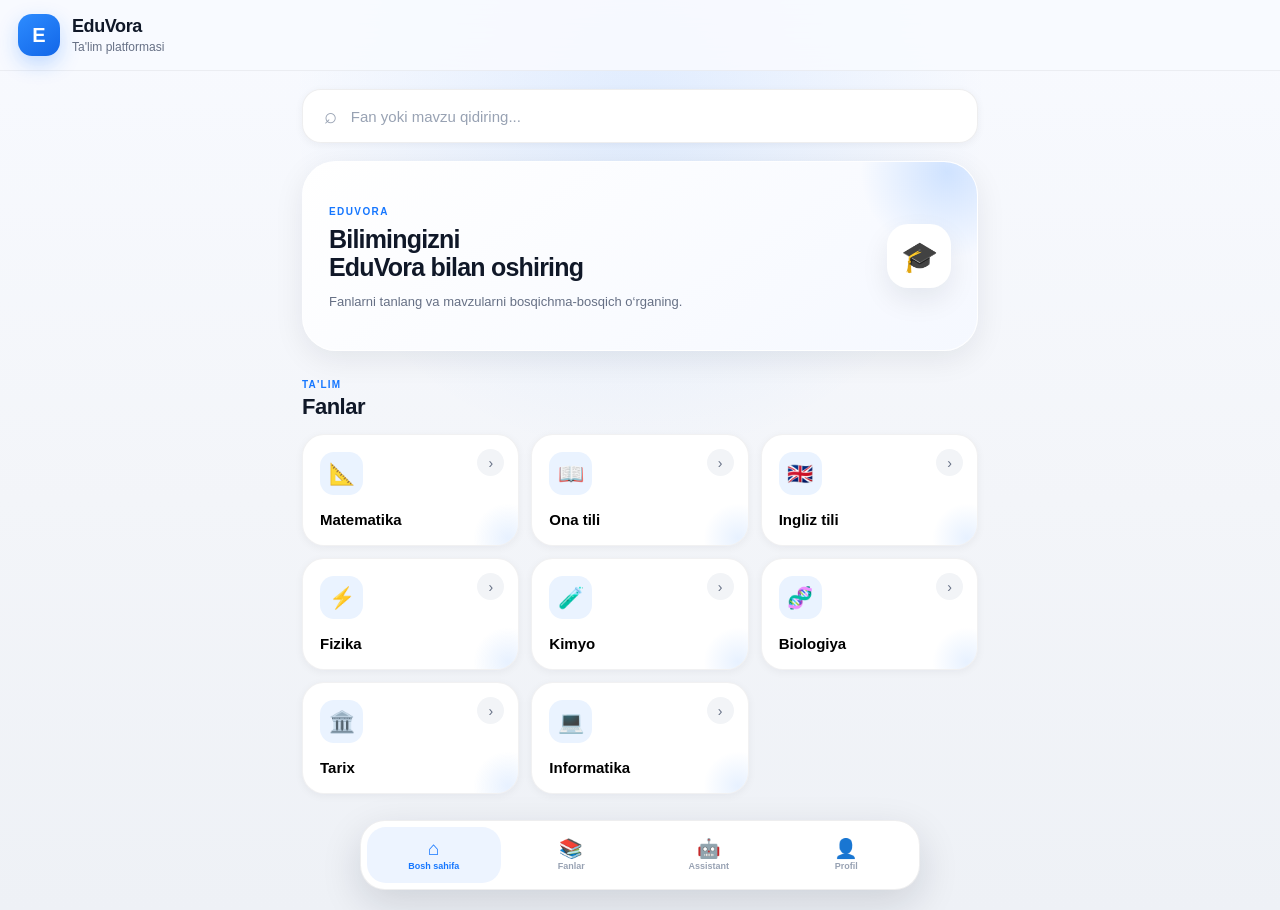
==== commit f9811f05: "Update index.html" ====
--- a/index.html
+++ b/index.html
@@ -8,10 +8,17 @@
         content="width=device-width, initial-scale=1.0, maximum-scale=1.0, user-scalable=no"
     >
 
+    <meta
+        name="theme-color"
+        content="#f4f6fa"
+    >
+
     <title>EduVora | Ta'lim platformasi</title>
 
+    <!-- Telegram WebApp -->
     <script src="https://telegram.org/js/telegram-web-app.js"></script>
 
+    <!-- Main CSS -->
     <link rel="stylesheet" href="style.css">
 </head>
 
@@ -19,7 +26,9 @@
 
 <div id="app" class="app">
 
-    <!-- ================= HEADER ================= -->
+    <!-- =====================================================
+         HEADER
+         ===================================================== -->
 
     <header class="header">
 
@@ -30,8 +39,15 @@
             </div>
 
             <div class="brand-text">
-                <h1>EduVora</h1>
-                <span>Ta'lim platformasi</span>
+
+                <h1>
+                    EduVora
+                </h1>
+
+                <span>
+                    Ta'lim platformasi
+                </span>
+
             </div>
 
         </div>
@@ -39,22 +55,29 @@
     </header>
 
 
-    <!-- ================= MAIN ================= -->
+    <!-- =====================================================
+         MAIN
+         ===================================================== -->
 
     <main class="main">
 
-        <!-- ================= HOME ================= -->
+
+        <!-- =================================================
+             HOME
+             ================================================= -->
 
         <section
             id="homePage"
             class="page active"
         >
 
-            <!-- SEARCH -->
+            <!-- Search -->
 
             <div class="search-box">
 
-                <span class="search-icon">⌕</span>
+                <span class="search-icon">
+                    ⌕
+                </span>
 
                 <input
                     id="searchInput"
@@ -66,7 +89,7 @@
             </div>
 
 
-            <!-- WELCOME -->
+            <!-- Welcome -->
 
             <div class="welcome-card">
 
@@ -96,16 +119,20 @@
             </div>
 
 
-            <!-- SUBJECTS -->
+            <!-- Subjects -->
 
             <div class="section-header">
 
                 <div>
+
                     <span class="section-label">
                         TA'LIM
                     </span>
 
-                    <h2>Fanlar</h2>
+                    <h2>
+                        Fanlar
+                    </h2>
+
                 </div>
 
             </div>
@@ -119,7 +146,10 @@
         </section>
 
 
-        <!-- ================= SUBJECTS ================= -->
+
+        <!-- =================================================
+             SUBJECTS
+             ================================================= -->
 
         <section
             id="subjectsPage"
@@ -131,19 +161,25 @@
                 <button
                     class="back-btn"
                     data-back="homePage"
+                    aria-label="Orqaga"
                 >
                     ←
                 </button>
 
                 <div>
+
                     <span class="section-label">
                         EDUVORA
                     </span>
 
-                    <h2>Fanlar</h2>
-                </div>
-
-            </div>
+                    <h2>
+                        Fanlar
+                    </h2>
+
+                </div>
+
+            </div>
+
 
             <div
                 id="subjectsContainer"
@@ -153,7 +189,10 @@
         </section>
 
 
-        <!-- ================= TOPICS ================= -->
+
+        <!-- =================================================
+             TOPICS
+             ================================================= -->
 
         <section
             id="topicsPage"
@@ -165,11 +204,13 @@
                 <button
                     class="back-btn"
                     data-back="subjectsPage"
+                    aria-label="Orqaga"
                 >
                     ←
                 </button>
 
                 <div>
+
                     <span class="section-label">
                         MAVZULAR
                     </span>
@@ -177,6 +218,7 @@
                     <h2 id="topicsTitle">
                         Fan
                     </h2>
+
                 </div>
 
             </div>
@@ -190,7 +232,10 @@
         </section>
 
 
-        <!-- ================= TOPIC DETAIL ================= -->
+
+        <!-- =================================================
+             TOPIC DETAIL
+             ================================================= -->
 
         <section
             id="topicDetailPage"
@@ -202,11 +247,13 @@
                 <button
                     class="back-btn"
                     data-back="topicsPage"
+                    aria-label="Orqaga"
                 >
                     ←
                 </button>
 
                 <div>
+
                     <span class="section-label">
                         MAVZU
                     </span>
@@ -214,6 +261,7 @@
                     <h2 id="topicDetailTitle">
                         1-mavzu
                     </h2>
+
                 </div>
 
             </div>
@@ -246,7 +294,10 @@
         </section>
 
 
-        <!-- ================= ASSISTANT ================= -->
+
+        <!-- =================================================
+             ASSISTANT
+             ================================================= -->
 
         <section
             id="assistantPage"
@@ -262,11 +313,15 @@
                     </div>
 
                     <div>
+
                         <span class="section-label">
                             EDUVORA
                         </span>
 
-                        <h2>EduVora Assistant</h2>
+                        <h2>
+                            EduVora Assistant
+                        </h2>
+
                     </div>
 
                 </div>
@@ -274,7 +329,12 @@
             </div>
 
 
+            <!-- Assistant -->
+
             <div class="assistant-card">
+
+
+                <!-- Welcome -->
 
                 <div class="assistant-welcome">
 
@@ -283,16 +343,18 @@
                     </div>
 
                     <h3>
-                        Salom! Men EduVora Assistant.
+                        EduVora Assistant
                     </h3>
 
                     <p>
-                        EduVora platformasi, fanlar va
-                        mavzular bo‘yicha yordam beraman.
+                        Savolingizni yozing.
+                        Men sizga yordam beraman.
                     </p>
 
                 </div>
 
+
+                <!-- Chat -->
 
                 <div
                     id="helpMessages"
@@ -300,31 +362,7 @@
                 ></div>
 
 
-                <div class="assistant-examples">
-
-                    <button
-                        class="example-question"
-                        data-question="Matematika fanida qanday mavzular bor?"
-                    >
-                        📐 Matematika mavzulari
-                    </button>
-
-                    <button
-                        class="example-question"
-                        data-question="EduVora nima?"
-                    >
-                        💡 EduVora nima?
-                    </button>
-
-                    <button
-                        class="example-question"
-                        data-question="Menga o‘qishda yordam ber"
-                    >
-                        📚 O‘qishda yordam
-                    </button>
-
-                </div>
-
+                <!-- Input -->
 
                 <div class="assistant-input">
 
@@ -333,11 +371,13 @@
                         type="text"
                         placeholder="Savolingizni yozing..."
                         autocomplete="off"
+                        enterkeyhint="send"
                     >
 
                     <button
                         id="helpSend"
                         class="send-btn"
+                        aria-label="Yuborish"
                     >
                         ➤
                     </button>
@@ -349,7 +389,10 @@
         </section>
 
 
-        <!-- ================= PROFILE ================= -->
+
+        <!-- =================================================
+             PROFILE
+             ================================================= -->
 
         <section
             id="profilePage"
@@ -359,11 +402,15 @@
             <div class="page-header">
 
                 <div>
+
                     <span class="section-label">
                         EDUVORA
                     </span>
 
-                    <h2>Profil</h2>
+                    <h2>
+                        Profil
+                    </h2>
+
                 </div>
 
             </div>
@@ -400,6 +447,7 @@
 
                 </div>
 
+
                 <div class="stat-card">
 
                     <strong id="profileSubjects">
@@ -419,16 +467,29 @@
     </main>
 
 
-    <!-- ================= BOTTOM NAV ================= -->
-
-    <nav class="bottom-nav">
+
+    <!-- =====================================================
+         BOTTOM NAVIGATION
+         ===================================================== -->
+
+    <nav
+        class="bottom-nav"
+        aria-label="Asosiy navigatsiya"
+    >
 
         <button
             class="nav-item active"
             data-page="homePage"
         >
-            <span>⌂</span>
-            <small>Bosh sahifa</small>
+
+            <span>
+                ⌂
+            </span>
+
+            <small>
+                Bosh sahifa
+            </small>
+
         </button>
 
 
@@ -436,8 +497,15 @@
             class="nav-item"
             data-page="subjectsPage"
         >
-            <span>📚</span>
-            <small>Fanlar</small>
+
+            <span>
+                📚
+            </span>
+
+            <small>
+                Fanlar
+            </small>
+
         </button>
 
 
@@ -445,8 +513,15 @@
             class="nav-item"
             data-page="assistantPage"
         >
-            <span>🤖</span>
-            <small>Assistant</small>
+
+            <span>
+                🤖
+            </span>
+
+            <small>
+                Assistant
+            </small>
+
         </button>
 
 
@@ -454,14 +529,25 @@
             class="nav-item"
             data-page="profilePage"
         >
-            <span>👤</span>
-            <small>Profil</small>
+
+            <span>
+                👤
+            </span>
+
+            <small>
+                Profil
+            </small>
+
         </button>
 
     </nav>
 
 </div>
 
+
+<!-- =========================================================
+     APP JS
+     ========================================================= -->
 
 <script src="app.js"></script>
 
--- a/style.css
+++ b/style.css
@@ -1,78 +1,89 @@
 /* =========================================================
-   EduVora — Modern Education UI
+   ED U V O R A — iOS 26 INSPIRED DESIGN
+   Clean • Premium • Solid Glass • Responsive
    ========================================================= */
 
 :root {
-    --bg: #f5f7fb;
+    --primary: #1677ff;
+    --primary-dark: #075ed1;
+    --primary-soft: #eaf3ff;
+
+    --bg: #f4f6fa;
     --surface: #ffffff;
-    --surface-2: #f0f3f8;
+    --surface-soft: #f8f9fc;
+
     --text: #101828;
+    --text-soft: #344054;
     --muted: #667085;
-    --primary: #315efb;
-    --primary-dark: #2448d8;
-    --primary-soft: #e9efff;
-    --border: #e6e9ef;
-    --success: #12b76a;
-    --warning: #f79009;
-    --danger: #f04438;
-
-    --radius-sm: 12px;
-    --radius-md: 18px;
-    --radius-lg: 24px;
-
-    --shadow-sm: 0 4px 14px rgba(16, 24, 40, 0.06);
-    --shadow-md: 0 10px 30px rgba(16, 24, 40, 0.09);
-
-    --transition: 0.22s ease;
-
-    /* Random background */
+
+    --border: rgba(16, 24, 40, 0.08);
+
+    --shadow-sm:
+        0 2px 8px rgba(16, 24, 40, 0.05);
+
+    --shadow-md:
+        0 8px 30px rgba(16, 24, 40, 0.08);
+
+    --shadow-lg:
+        0 18px 50px rgba(16, 24, 40, 0.12);
+
+    --radius-sm: 14px;
+    --radius-md: 20px;
+    --radius-lg: 28px;
+    --radius-xl: 34px;
+
     --edu-bg: none;
 }
 
+/* =========================================================
+   RESET
+   ========================================================= */
+
 * {
+    box-sizing: border-box;
     margin: 0;
     padding: 0;
-    box-sizing: border-box;
     -webkit-tap-highlight-color: transparent;
 }
 
 html {
+    width: 100%;
+    min-height: 100%;
     scroll-behavior: smooth;
 }
 
 body {
+    width: 100%;
     min-height: 100vh;
 
-    background:
-        linear-gradient(
-            rgba(245, 247, 251, 0.82),
-            rgba(245, 247, 251, 0.82)
-        ),
-        var(--edu-bg),
-        var(--bg);
-
-    background-size: cover;
-    background-position: center;
-    background-attachment: fixed;
-    background-repeat: no-repeat;
-
-    color: var(--text);
-
     font-family:
-        Inter,
         -apple-system,
         BlinkMacSystemFont,
+        "SF Pro Display",
+        "SF Pro Text",
         "Segoe UI",
         Roboto,
+        Helvetica,
         Arial,
         sans-serif;
 
-    line-height: 1.5;
-    overflow-x: hidden;
-
-    transition:
-        background-image 0.8s ease,
-        background-color 0.3s ease;
+    color: var(--text);
+
+    background:
+        radial-gradient(
+            circle at 50% 12%,
+            rgba(22, 119, 255, 0.10),
+            transparent 34%
+        ),
+        linear-gradient(
+            180deg,
+            #f8faff 0%,
+            #f3f5f9 55%,
+            #eef1f6 100%
+        );
+
+    -webkit-font-smoothing: antialiased;
+    text-rendering: optimizeLegibility;
 }
 
 button,
@@ -81,1017 +92,1422 @@
 }
 
 button {
-    border: 0;
+    border: none;
     cursor: pointer;
 }
 
-a {
-    color: inherit;
-    text-decoration: none;
-}
-
-/* =========================================================
-   Scrollbar
-   ========================================================= */
-
-::-webkit-scrollbar {
-    width: 6px;
-}
-
-::-webkit-scrollbar-track {
+input {
+    outline: none;
+}
+
+/* =========================================================
+   MAIN APP
+   ========================================================= */
+
+#app,
+.app {
+    width: 100%;
+    min-height: 100vh;
+
     background: transparent;
-}
-
-::-webkit-scrollbar-thumb {
-    background: #d0d5dd;
-    border-radius: 20px;
-}
-
-/* =========================================================
-   App
-   ========================================================= */
-
-.app,
-#app {
-    width: 100%;
-    max-width: 620px;
-    min-height: 100vh;
-    margin: 0 auto;
-    position: relative;
-}
-
-/* =========================================================
-   Header
-   ========================================================= */
-
-header {
+
+    padding-bottom: 92px;
+}
+
+/* =========================================================
+   HEADER
+   ========================================================= */
+
+.header {
     position: sticky;
     top: 0;
     z-index: 50;
 
-    display: flex;
-    align-items: center;
-    justify-content: space-between;
-
-    padding: 16px 18px;
-
-    background: rgba(255, 255, 255, 0.86);
-    backdrop-filter: blur(18px);
-    -webkit-backdrop-filter: blur(18px);
-
-    border-bottom: 1px solid rgba(230, 233, 239, 0.8);
-}
-
-.header-left,
-.brand,
-.logo {
-    display: flex;
-    align-items: center;
+    width: 100%;
+
+    padding:
+        calc(14px + env(safe-area-inset-top))
+        18px
+        14px;
+
+    background: rgba(248, 250, 255, 0.92);
+
+    border-bottom: 1px solid rgba(16, 24, 40, 0.06);
+
+    backdrop-filter: blur(24px);
+    -webkit-backdrop-filter: blur(24px);
 }
 
 .brand {
-    gap: 11px;
-}
-
-.logo {
+    display: flex;
+    align-items: center;
+    gap: 12px;
+}
+
+.brand-logo {
     width: 42px;
     height: 42px;
+
+    display: flex;
+    align-items: center;
     justify-content: center;
 
-    border-radius: 13px;
-
-    color: #fff;
+    border-radius: 14px;
 
     background:
         linear-gradient(
-            135deg,
-            #315efb,
-            #7048ff
+            145deg,
+            #2d8cff,
+            #1266e8
         );
+
+    color: #fff;
 
     font-size: 20px;
     font-weight: 800;
 
     box-shadow:
-        0 8px 20px rgba(49, 94, 251, 0.25);
-}
-
-.brand-name {
+        0 8px 20px rgba(22, 119, 255, 0.25);
+}
+
+.brand-text h1 {
     font-size: 18px;
-    font-weight: 800;
-    letter-spacing: -0.3px;
-}
-
-.brand-subtitle {
+    line-height: 1.15;
+    font-weight: 750;
+    letter-spacing: -0.4px;
+}
+
+.brand-text span {
     display: block;
 
+    margin-top: 3px;
+
+    font-size: 12px;
     color: var(--muted);
-    font-size: 11px;
-
-    margin-top: -2px;
-}
-
-/* =========================================================
-   Main
-   ========================================================= */
-
-main {
-    padding: 18px;
-    padding-bottom: 100px;
-}
-
-/* =========================================================
-   Search
+}
+
+/* =========================================================
+   MAIN
+   ========================================================= */
+
+.main {
+    width: 100%;
+    max-width: 720px;
+
+    margin: 0 auto;
+
+    padding: 18px 16px 24px;
+}
+
+/* =========================================================
+   PAGES
+   ========================================================= */
+
+.page {
+    display: none;
+
+    animation:
+        pageIn 0.28s ease both;
+}
+
+.page.active {
+    display: block;
+}
+
+@keyframes pageIn {
+    from {
+        opacity: 0;
+        transform: translateY(8px);
+    }
+
+    to {
+        opacity: 1;
+        transform: translateY(0);
+    }
+}
+
+/* =========================================================
+   SEARCH
    ========================================================= */
 
 .search-box {
-    position: relative;
-    margin-bottom: 20px;
-}
-
-.search-box input,
-input[type="search"],
-input[type="text"] {
     width: 100%;
-    height: 52px;
-
-    padding: 0 18px 0 48px;
-
-    border: 1px solid var(--border);
-    border-radius: 16px;
-
-    outline: none;
-
-    background: var(--surface);
+    height: 54px;
+
+    display: flex;
+    align-items: center;
+
+    padding: 0 16px;
+
+    border-radius: 19px;
+
+    background: #ffffff;
+
+    border: 1px solid rgba(16, 24, 40, 0.07);
+
+    box-shadow: var(--shadow-sm);
+
+    transition:
+        border-color 0.2s ease,
+        box-shadow 0.2s ease,
+        transform 0.2s ease;
+}
+
+.search-box:focus-within {
+    border-color: rgba(22, 119, 255, 0.28);
+
+    box-shadow:
+        0 0 0 4px rgba(22, 119, 255, 0.08),
+        var(--shadow-sm);
+}
+
+.search-icon {
+    width: 24px;
+
+    display: flex;
+    align-items: center;
+    justify-content: center;
+
+    margin-right: 9px;
+
+    color: #98a2b3;
+
+    font-size: 22px;
+    font-weight: 500;
+}
+
+.search-box input {
+    width: 100%;
+
+    border: none;
+    background: transparent;
+
     color: var(--text);
 
-    box-shadow: var(--shadow-sm);
-
-    transition:
-        border-color var(--transition),
-        box-shadow var(--transition),
-        transform var(--transition);
-}
-
-.search-box input:focus,
-input[type="search"]:focus,
-input[type="text"]:focus {
-    border-color: rgba(49, 94, 251, 0.5);
-
-    box-shadow:
-        0 0 0 4px rgba(49, 94, 251, 0.1),
-        var(--shadow-sm);
-}
-
-/* =========================================================
-   Welcome Hero
+    font-size: 15px;
+}
+
+.search-box input::placeholder {
+    color: #98a2b3;
+}
+
+/* =========================================================
+   WELCOME CARD
    ========================================================= */
 
 .welcome-card {
     position: relative;
     overflow: hidden;
 
-    padding: 25px;
-
-    border-radius: var(--radius-lg);
-
-    color: #fff;
+    display: flex;
+    align-items: center;
+    justify-content: space-between;
+
+    min-height: 175px;
+
+    margin-top: 18px;
+    padding: 26px;
+
+    border-radius: var(--radius-xl);
+
+    background:
+        linear-gradient(
+            145deg,
+            #ffffff 0%,
+            #f5f8ff 100%
+        );
+
+    border: 1px solid rgba(255, 255, 255, 0.9);
+
+    box-shadow: var(--shadow-md);
+}
+
+.welcome-card::before {
+    content: "";
+
+    position: absolute;
+
+    width: 180px;
+    height: 180px;
+
+    right: -60px;
+    top: -80px;
+
+    border-radius: 50%;
 
     background:
         radial-gradient(
-            circle at 90% 15%,
-            rgba(255, 255, 255, 0.2),
-            transparent 25%
-        ),
-        linear-gradient(
-            135deg,
-            #315efb 0%,
-            #5638e8 100%
+            circle,
+            rgba(22, 119, 255, 0.18),
+            transparent 68%
         );
 
+    pointer-events: none;
+}
+
+.welcome-content {
+    position: relative;
+    z-index: 2;
+}
+
+.welcome-small {
+    display: inline-block;
+
+    margin-bottom: 8px;
+
+    color: var(--primary);
+
+    font-size: 10px;
+    font-weight: 800;
+
+    letter-spacing: 1.4px;
+}
+
+.welcome-card h2 {
+    font-size: 25px;
+    line-height: 1.15;
+
+    letter-spacing: -0.8px;
+}
+
+.welcome-card p {
+    max-width: 400px;
+
+    margin-top: 10px;
+
+    color: var(--muted);
+
+    font-size: 13px;
+    line-height: 1.5;
+}
+
+.welcome-icon {
+    position: relative;
+    z-index: 2;
+
+    width: 64px;
+    height: 64px;
+
+    flex-shrink: 0;
+
+    display: flex;
+    align-items: center;
+    justify-content: center;
+
+    border-radius: 21px;
+
+    background: #ffffff;
+
     box-shadow:
-        0 18px 40px rgba(49, 94, 251, 0.22);
-
-    margin-bottom: 22px;
-}
-
-.welcome-card::before {
-    content: "";
-
-    position: absolute;
-
-    width: 180px;
-    height: 180px;
-
-    right: -70px;
-    bottom: -90px;
-
-    border-radius: 50%;
-
-    background: rgba(255, 255, 255, 0.08);
-}
-
-.welcome-card h1 {
-    position: relative;
-    z-index: 1;
-
-    font-size: 25px;
-    line-height: 1.2;
-    letter-spacing: -0.7px;
-
-    margin-bottom: 8px;
-}
-
-.welcome-card p {
-    position: relative;
-    z-index: 1;
-
-    max-width: 420px;
-
-    color: rgba(255, 255, 255, 0.82);
-    font-size: 14px;
-}
-
-/* =========================================================
-   Section Titles
-   ========================================================= */
-
-.section-title {
+        0 12px 28px rgba(16, 24, 40, 0.08);
+
+    font-size: 30px;
+}
+
+/* =========================================================
+   SECTION HEADER
+   ========================================================= */
+
+.section-header {
     display: flex;
     align-items: center;
     justify-content: space-between;
 
-    margin: 25px 2px 13px;
-}
-
-.section-title h2 {
-    font-size: 18px;
+    margin-top: 28px;
+    margin-bottom: 14px;
+}
+
+.section-label {
+    display: block;
+
+    margin-bottom: 4px;
+
+    color: var(--primary);
+
+    font-size: 10px;
     font-weight: 800;
-    letter-spacing: -0.3px;
-}
-
-.section-title span {
-    color: var(--primary);
-    font-size: 13px;
-    font-weight: 700;
-}
-
-/* =========================================================
-   Quick Actions
-   ========================================================= */
-
-.quick-grid {
-    display: grid;
-    grid-template-columns: repeat(2, 1fr);
-    gap: 12px;
-}
-
-.quick-card {
-    min-height: 112px;
-
-    padding: 17px;
-
-    border: 1px solid var(--border);
-    border-radius: var(--radius-md);
-
-    background: var(--surface);
-
-    box-shadow: var(--shadow-sm);
-
-    transition:
-        transform var(--transition),
-        box-shadow var(--transition),
-        border-color var(--transition);
-}
-
-.quick-card:active {
-    transform: scale(0.97);
-}
-
-.quick-card:hover {
-    transform: translateY(-3px);
-    box-shadow: var(--shadow-md);
-    border-color: rgba(49, 94, 251, 0.18);
-}
-
-.quick-icon {
-    width: 40px;
-    height: 40px;
-
-    display: flex;
-    align-items: center;
-    justify-content: center;
-
-    margin-bottom: 10px;
-
-    border-radius: 12px;
-
-    background: var(--primary-soft);
-    color: var(--primary);
-
-    font-size: 20px;
-}
-
-.quick-card h3 {
-    font-size: 14px;
-    font-weight: 800;
-}
-
-.quick-card p {
-    margin-top: 2px;
-
-    color: var(--muted);
-    font-size: 11px;
-}
-
-/* =========================================================
-   Subjects
+
+    letter-spacing: 1.2px;
+    text-transform: uppercase;
+}
+
+.section-header h2,
+.page-header h2 {
+    font-size: 22px;
+
+    letter-spacing: -0.5px;
+}
+
+/* =========================================================
+   SUBJECT GRID
    ========================================================= */
 
 .subjects-grid {
     display: grid;
-    grid-template-columns: repeat(2, 1fr);
+
+    grid-template-columns:
+        repeat(2, minmax(0, 1fr));
+
     gap: 12px;
 }
 
 .subject-card {
-    display: flex;
-    align-items: center;
+    position: relative;
+
+    min-height: 112px;
+
+    display: flex;
+    flex-direction: column;
+    justify-content: space-between;
+
+    padding: 17px;
+
+    border-radius: 22px;
+
+    background: #ffffff;
+
+    border: 1px solid rgba(16, 24, 40, 0.06);
+
+    box-shadow: var(--shadow-sm);
+
+    overflow: hidden;
+
+    transition:
+        transform 0.18s ease,
+        box-shadow 0.18s ease,
+        border-color 0.18s ease;
+}
+
+.subject-card::after {
+    content: "";
+
+    position: absolute;
+
+    width: 70px;
+    height: 70px;
+
+    right: -25px;
+    bottom: -28px;
+
+    border-radius: 50%;
+
+    background:
+        radial-gradient(
+            circle,
+            rgba(22, 119, 255, 0.10),
+            transparent 70%
+        );
+
+    pointer-events: none;
+}
+
+.subject-card:active {
+    transform: scale(0.97);
+}
+
+.subject-card:hover {
+    border-color: rgba(22, 119, 255, 0.12);
+
+    box-shadow:
+        0 12px 30px rgba(16, 24, 40, 0.09);
+}
+
+.subject-icon {
+    width: 43px;
+    height: 43px;
+
+    display: flex;
+    align-items: center;
+    justify-content: center;
+
+    border-radius: 14px;
+
+    background: var(--primary-soft);
+
+    font-size: 21px;
+}
+
+.subject-name {
+    margin-top: 13px;
+
+    font-size: 15px;
+    font-weight: 700;
+}
+
+.subject-arrow {
+    position: absolute;
+
+    right: 14px;
+    top: 14px;
+
+    width: 27px;
+    height: 27px;
+
+    display: flex;
+    align-items: center;
+    justify-content: center;
+
+    border-radius: 50%;
+
+    background: #f2f4f7;
+
+    color: #667085;
+
+    font-size: 14px;
+}
+
+/* =========================================================
+   PAGE HEADER
+   ========================================================= */
+
+.page-header {
+    display: flex;
+    align-items: center;
+
     gap: 12px;
 
-    padding: 15px;
-
-    border: 1px solid var(--border);
-    border-radius: var(--radius-md);
-
-    background: var(--surface);
+    margin-bottom: 18px;
+}
+
+.back-btn {
+    width: 43px;
+    height: 43px;
+
+    flex-shrink: 0;
+
+    display: flex;
+    align-items: center;
+    justify-content: center;
+
+    border-radius: 15px;
+
+    background: #ffffff;
+
+    border: 1px solid rgba(16, 24, 40, 0.06);
+
+    color: var(--text);
+
+    font-size: 20px;
 
     box-shadow: var(--shadow-sm);
 
     transition:
-        transform var(--transition),
-        box-shadow var(--transition);
-}
-
-.subject-card:hover {
-    transform: translateY(-3px);
+        transform 0.18s ease,
+        background 0.18s ease;
+}
+
+.back-btn:active {
+    transform: scale(0.93);
+
+    background: #f2f4f7;
+}
+
+/* =========================================================
+   SUBJECT LIST
+   ========================================================= */
+
+.subjects-list {
+    display: flex;
+    flex-direction: column;
+
+    gap: 10px;
+}
+
+.subject-list-card {
+    width: 100%;
+
+    min-height: 72px;
+
+    display: flex;
+    align-items: center;
+
+    padding: 12px 14px;
+
+    border-radius: 20px;
+
+    background: #ffffff;
+
+    border: 1px solid rgba(16, 24, 40, 0.06);
+
+    box-shadow: var(--shadow-sm);
+
+    text-align: left;
+
+    transition:
+        transform 0.18s ease,
+        box-shadow 0.18s ease;
+}
+
+.subject-list-card:active {
+    transform: scale(0.985);
+}
+
+.subject-list-icon {
+    width: 46px;
+    height: 46px;
+
+    display: flex;
+    align-items: center;
+    justify-content: center;
+
+    flex-shrink: 0;
+
+    margin-right: 13px;
+
+    border-radius: 15px;
+
+    background: var(--primary-soft);
+
+    font-size: 21px;
+}
+
+.subject-list-info {
+    flex: 1;
+}
+
+.subject-list-info strong {
+    display: block;
+
+    font-size: 15px;
+    font-weight: 700;
+}
+
+.subject-list-info span {
+    display: block;
+
+    margin-top: 3px;
+
+    color: var(--muted);
+
+    font-size: 12px;
+}
+
+.subject-list-arrow {
+    color: #98a2b3;
+
+    font-size: 19px;
+}
+
+/* =========================================================
+   TOPICS
+   ========================================================= */
+
+.topics-list {
+    display: flex;
+    flex-direction: column;
+
+    gap: 10px;
+}
+
+.topic-card {
+    width: 100%;
+
+    min-height: 68px;
+
+    display: flex;
+    align-items: center;
+
+    padding: 13px 15px;
+
+    border-radius: 20px;
+
+    background: #ffffff;
+
+    border: 1px solid rgba(16, 24, 40, 0.06);
+
+    box-shadow: var(--shadow-sm);
+
+    text-align: left;
+
+    transition:
+        transform 0.18s ease,
+        box-shadow 0.18s ease;
+}
+
+.topic-card:active {
+    transform: scale(0.985);
+}
+
+.topic-number {
+    width: 39px;
+    height: 39px;
+
+    flex-shrink: 0;
+
+    display: flex;
+    align-items: center;
+    justify-content: center;
+
+    margin-right: 12px;
+
+    border-radius: 13px;
+
+    background: var(--primary-soft);
+
+    color: var(--primary);
+
+    font-size: 13px;
+    font-weight: 800;
+}
+
+.topic-info {
+    flex: 1;
+}
+
+.topic-info strong {
+    display: block;
+
+    font-size: 14px;
+    font-weight: 700;
+}
+
+.topic-info span {
+    display: block;
+
+    margin-top: 3px;
+
+    color: var(--muted);
+
+    font-size: 12px;
+}
+
+.topic-arrow {
+    color: #98a2b3;
+
+    font-size: 18px;
+}
+
+/* =========================================================
+   TOPIC CONTENT
+   ========================================================= */
+
+.topic-content {
+    padding: 22px;
+
+    border-radius: 25px;
+
+    background: #ffffff;
+
+    border: 1px solid rgba(16, 24, 40, 0.06);
+
     box-shadow: var(--shadow-md);
-}
-
-.subject-icon {
-    width: 44px;
-    height: 44px;
-
-    flex-shrink: 0;
-
-    display: flex;
-    align-items: center;
-    justify-content: center;
-
-    border-radius: 13px;
-
-    background: var(--primary-soft);
-
-    font-size: 21px;
-}
-
-.subject-card h3 {
+
+    line-height: 1.7;
+
+    font-size: 15px;
+}
+
+.topic-content h1,
+.topic-content h2,
+.topic-content h3 {
+    margin-bottom: 12px;
+
+    line-height: 1.25;
+}
+
+.topic-content p {
+    margin-bottom: 13px;
+
+    color: var(--text-soft);
+}
+
+.topic-content ul,
+.topic-content ol {
+    padding-left: 20px;
+
+    margin-bottom: 14px;
+}
+
+.topic-content li {
+    margin-bottom: 7px;
+}
+
+.topic-navigation {
+    display: grid;
+
+    grid-template-columns: 1fr 1fr;
+
+    gap: 10px;
+
+    margin-top: 14px;
+}
+
+/* =========================================================
+   BUTTONS
+   IMPORTANT: SOLID — BACKGROUND DOES NOT SHOW THROUGH
+   ========================================================= */
+
+.primary-btn,
+.secondary-btn {
+    min-height: 50px;
+
+    border-radius: 17px;
+
     font-size: 14px;
-    font-weight: 800;
-}
-
-.subject-card p {
-    color: var(--muted);
-    font-size: 11px;
-}
-
-/* =========================================================
-   Book Cards
-   ========================================================= */
-
-.books-list {
-    display: flex;
-    flex-direction: column;
-    gap: 11px;
-}
-
-.book-card {
-    display: flex;
-    align-items: center;
-    gap: 14px;
-
-    padding: 14px;
-
-    border: 1px solid var(--border);
-    border-radius: var(--radius-md);
-
-    background: var(--surface);
-
-    box-shadow: var(--shadow-sm);
+    font-weight: 700;
 
     transition:
-        transform var(--transition),
-        box-shadow var(--transition);
-}
-
-.book-card:hover {
-    transform: translateY(-2px);
-    box-shadow: var(--shadow-md);
-}
-
-.book-cover {
-    width: 52px;
-    height: 68px;
-
-    flex-shrink: 0;
-
-    display: flex;
-    align-items: center;
-    justify-content: center;
-
-    border-radius: 10px;
+        transform 0.18s ease,
+        box-shadow 0.18s ease,
+        background 0.18s ease;
+}
+
+.primary-btn {
+    color: #ffffff;
 
     background:
         linear-gradient(
-            135deg,
-            #315efb,
-            #7048ff
+            145deg,
+            #2185ff,
+            #1266e8
         );
 
-    color: white;
-    font-weight: 800;
-}
-
-.book-info {
-    min-width: 0;
-}
-
-.book-info h3 {
-    font-size: 14px;
-    font-weight: 800;
-
-    white-space: nowrap;
-    overflow: hidden;
-    text-overflow: ellipsis;
-}
-
-.book-info p {
-    color: var(--muted);
-    font-size: 12px;
-}
-
-/* =========================================================
-   AI Card
-   ========================================================= */
-
-.ai-card {
-    position: relative;
-    overflow: hidden;
-
-    padding: 20px;
-
-    border-radius: var(--radius-lg);
-
-    color: #fff;
+    box-shadow:
+        0 8px 18px rgba(22, 119, 255, 0.22);
+}
+
+.secondary-btn {
+    color: var(--text);
+
+    background: #ffffff;
+
+    border: 1px solid rgba(16, 24, 40, 0.07);
+
+    box-shadow: var(--shadow-sm);
+}
+
+.primary-btn:active,
+.secondary-btn:active {
+    transform: scale(0.97);
+}
+
+/* =========================================================
+   ASSISTANT
+   ========================================================= */
+
+.assistant-title {
+    display: flex;
+    align-items: center;
+
+    gap: 12px;
+}
+
+.assistant-avatar {
+    width: 46px;
+    height: 46px;
+
+    display: flex;
+    align-items: center;
+    justify-content: center;
+
+    border-radius: 16px;
 
     background:
         linear-gradient(
-            135deg,
-            #111827,
-            #253b72
+            145deg,
+            #2185ff,
+            #1266e8
         );
 
+    color: #fff;
+
+    font-size: 22px;
+
     box-shadow:
-        0 15px 35px rgba(17, 24, 39, 0.18);
-}
-
-.ai-card h2 {
-    font-size: 19px;
-    margin-bottom: 5px;
-}
-
-.ai-card p {
-    color: rgba(255, 255, 255, 0.7);
-    font-size: 13px;
-}
-
-.ai-input {
-    display: flex;
-    gap: 8px;
-
-    margin-top: 16px;
-}
-
-.ai-input input {
-    min-width: 0;
-    flex: 1;
-
-    height: 46px;
-
-    padding: 0 14px;
-
-    border: 0;
-    border-radius: 13px;
-
-    outline: none;
-
-    background: rgba(255, 255, 255, 0.1);
-    color: white;
-}
-
-.ai-input input::placeholder {
-    color: rgba(255, 255, 255, 0.45);
-}
-
-.ai-input button {
-    width: 46px;
-    height: 46px;
-
-    flex-shrink: 0;
-
-    border-radius: 13px;
-
-    color: #fff;
-    background: var(--primary);
-
-    font-size: 18px;
-
-    transition: transform var(--transition);
-}
-
-.ai-input button:active {
-    transform: scale(0.92);
-}
-
-/* =========================================================
-   Buttons
-   ========================================================= */
-
-.btn {
-    min-height: 46px;
-
-    padding: 0 18px;
-
-    border-radius: 13px;
-
-    font-weight: 700;
-
-    transition:
-        transform var(--transition),
-        box-shadow var(--transition),
-        background var(--transition);
-}
-
-.btn-primary {
-    color: white;
-    background: var(--primary);
-
-    box-shadow:
-        0 8px 18px rgba(49, 94, 251, 0.2);
-}
-
-.btn-primary:hover {
-    background: var(--primary-dark);
-}
-
-.btn-primary:active {
-    transform: scale(0.96);
-}
-
-.btn-secondary {
-    color: var(--text);
-    background: var(--surface-2);
-}
-
-/* =========================================================
-   Pages
-   ========================================================= */
-
-.page {
-    display: none;
-    animation: pageIn 0.25s ease;
-}
-
-.page.active {
-    display: block;
-}
-
-@keyframes pageIn {
-    from {
-        opacity: 0;
-        transform: translateY(7px);
-    }
-
-    to {
-        opacity: 1;
-        transform: translateY(0);
-    }
-}
-
-/* =========================================================
-   Profile
-   ========================================================= */
-
-.profile-card {
-    padding: 24px;
+        0 8px 20px rgba(22, 119, 255, 0.22);
+}
+
+/* Main Assistant Card */
+
+.assistant-card {
+    overflow: hidden;
+
+    border-radius: 28px;
+
+    background: #f7f9fc;
+
+    border: 1px solid rgba(16, 24, 40, 0.06);
+
+    box-shadow: var(--shadow-md);
+}
+
+/* Assistant Welcome */
+
+.assistant-welcome {
+    padding: 28px 22px 22px;
 
     text-align: center;
-
-    border: 1px solid var(--border);
-    border-radius: var(--radius-lg);
-
-    background: var(--surface);
-    box-shadow: var(--shadow-sm);
-}
-
-.profile-avatar {
-    width: 76px;
-    height: 76px;
-
-    display: flex;
-    align-items: center;
-    justify-content: center;
-
-    margin: 0 auto 13px;
-
-    border-radius: 50%;
-
-    color: white;
-
-    background:
-        linear-gradient(
-            135deg,
-            #315efb,
-            #7048ff
-        );
-
-    font-size: 28px;
-    font-weight: 800;
-}
-
-.profile-card h2 {
-    font-size: 20px;
-}
-
-.profile-card p {
-    margin-top: 3px;
-
-    color: var(--muted);
-    font-size: 13px;
-}
-
-/* =========================================================
-   Bottom Navigation
-   ========================================================= */
-
-.bottom-nav {
-    position: fixed;
-
-    left: 50%;
-    bottom: 12px;
-
-    transform: translateX(-50%);
-
-    width: min(
-        calc(100% - 24px),
-        590px
-    );
-
-    z-index: 100;
-
-    display: flex;
-    align-items: center;
-    justify-content: space-around;
-
-    padding: 9px 8px;
-
-    border: 1px solid rgba(230, 233, 239, 0.9);
-    border-radius: 20px;
-
-    background: rgba(255, 255, 255, 0.9);
-
-    backdrop-filter: blur(20px);
-    -webkit-backdrop-filter: blur(20px);
-
-    box-shadow:
-        0 12px 35px rgba(16, 24, 40, 0.13);
-}
-
-.nav-item {
-    position: relative;
-
-    min-width: 62px;
-
-    display: flex;
-    flex-direction: column;
-    align-items: center;
-    justify-content: center;
-
-    gap: 3px;
-
-    padding: 7px 8px;
-
-    border-radius: 14px;
-
-    color: #98a2b3;
-
-    font-size: 10px;
-    font-weight: 700;
-
-    background: transparent;
-
-    transition:
-        color var(--transition),
-        background var(--transition),
-        transform var(--transition);
-}
-
-.nav-item span:first-child {
-    font-size: 19px;
-}
-
-.nav-item.active {
-    color: var(--primary);
-    background: var(--primary-soft);
-}
-
-.nav-item:active {
-    transform: scale(0.92);
-}
-
-/* =========================================================
-   Empty State
-   ========================================================= */
-
-.empty-state {
-    padding: 45px 20px;
-
-    text-align: center;
-
-    border: 1px dashed #d0d5dd;
-    border-radius: var(--radius-lg);
-
-    background: rgba(255, 255, 255, 0.6);
-}
-
-.empty-icon {
-    font-size: 38px;
-    margin-bottom: 10px;
-}
-
-.empty-state h3 {
-    font-size: 16px;
-}
-
-.empty-state p {
-    margin-top: 4px;
-
-    color: var(--muted);
-    font-size: 13px;
-}
-
-/* =========================================================
-   Badges
-   ========================================================= */
-
-.badge {
-    display: inline-flex;
-    align-items: center;
-
-    padding: 5px 9px;
-
-    border-radius: 999px;
-
-    font-size: 10px;
-    font-weight: 800;
-}
-
-.badge-primary {
-    color: var(--primary);
-    background: var(--primary-soft);
-}
-
-.badge-success {
-    color: #087443;
-    background: #e7f8ef;
-}
-
-.badge-warning {
-    color: #b54708;
-    background: #fff4e5;
-}
-
-/* =========================================================
-   Responsive
-   ========================================================= */
-
-@media (max-width: 420px) {
-    main {
-        padding: 14px;
-        padding-bottom: 94px;
-    }
-
-    header {
-        padding: 14px;
-    }
-
-    .welcome-card {
-        padding: 21px;
-    }
-
-    .welcome-card h1 {
-        font-size: 22px;
-    }
-
-    .quick-grid,
-    .subjects-grid {
-        gap: 9px;
-    }
-
-    .quick-card {
-        padding: 14px;
-    }
-
-    .subject-card {
-        padding: 12px;
-    }
-
-    .bottom-nav {
-        bottom: 8px;
-        width: calc(100% - 16px);
-    }
-
-    .nav-item {
-        min-width: 55px;
-    }
-}
-
-@media (min-width: 700px) {
-    body {
-        padding: 20px 0;
-    }
-
-    #app,
-    .app {
-        min-height: calc(100vh - 40px);
-
-        border-radius: 28px;
-
-        background: var(--bg);
-
-        box-shadow:
-            0 20px 60px rgba(16, 24, 40, 0.08);
-    }
-
-    .bottom-nav {
-        bottom: 25px;
-    }
-}
-
-/* =========================================================
-   Dark Mode
-   ========================================================= */
-
-@media (prefers-color-scheme: dark) {
-    :root {
-        --bg: #0b1020;
-        --surface: #111827;
-        --surface-2: #1a2234;
-        --text: #f8fafc;
-        --muted: #98a2b3;
-        --border: #253047;
-        --primary-soft: rgba(49, 94, 251, 0.16);
-    }
-
-    body {
-        background:
-            linear-gradient(
-                rgba(11, 16, 32, 0.78),
-                rgba(11, 16, 32, 0.78)
-            ),
-            var(--edu-bg),
-            var(--bg);
-    }
-
-    header {
-        background: rgba(17, 24, 39, 0.86);
-        border-bottom-color: rgba(37, 48, 71, 0.8);
-    }
-
-    .search-box input,
-    input[type="search"],
-    input[type="text"] {
-        background: var(--surface);
-        color: var(--text);
-        border-color: var(--border);
-    }
-
-    .quick-card,
-    .subject-card,
-    .book-card,
-    .profile-card {
-        background: var(--surface);
-        border-color: var(--border);
-    }
-
-    .empty-state {
-        background: rgba(17, 24, 39, 0.5);
-        border-color: var(--border);
-    }
-
-    .bottom-nav {
-        background: rgba(17, 24, 39, 0.9);
-        border-color: var(--border);
-    }
-
-    .btn-secondary {
-        background: var(--surface-2);
-        color: var(--text);
-    }
-}
-
-/* =========================================================
-   Small polish
-   ========================================================= */
-
-::selection {
-    background: rgba(49, 94, 251, 0.2);
-}
-
-img {
-    max-width: 100%;
-    display: block;
-}
-
-.hidden {
-    display: none !important;
-}
-
-.text-muted {
-    color: var(--muted);
-}
-
-.text-center {
-    text-align: center;
-}
-
-/* =========================================================
-   RANDOM BACKGROUND — FINAL
-   ========================================================= */
-
-/*
-   JavaScript:
-   document.documentElement.style.setProperty(
-       "--edu-bg",
-       'url("IMAGE_URL")'
-   );
-*/
-
-body {
-    background-image:
-        linear-gradient(
-            rgba(245, 247, 251, 0.82),
-            rgba(245, 247, 251, 0.82)
-        ),
-        var(--edu-bg),
-        linear-gradient(
-            135deg,
-            #eef2ff,
-            #f8fafc
-        );
-
-    background-size: cover;
-    background-position: center;
-    background-repeat: no-repeat;
-    background-attachment: fixed;
-
-    transition:
-        background-image 0.8s ease-in-out;
-}
-
-/* Fon juda ko‘zga tashlanib ketmasligi uchun */
-body::before {
-    content: "";
-
-    position: fixed;
-    inset: 0;
-
-    pointer-events: none;
 
     background:
         linear-gradient(
             180deg,
-            rgba(255, 255, 255, 0.04),
-            rgba(255, 255, 255, 0.10)
+            #ffffff,
+            #f8faff
         );
 
-    z-index: -1;
-}
-
-/* Desktop'da EduVora oynasi */
+    border-bottom: 1px solid rgba(16, 24, 40, 0.06);
+}
+
+.assistant-big-icon {
+    width: 66px;
+    height: 66px;
+
+    display: flex;
+    align-items: center;
+    justify-content: center;
+
+    margin: 0 auto 13px;
+
+    border-radius: 22px;
+
+    background:
+        linear-gradient(
+            145deg,
+            #e9f3ff,
+            #f4f8ff
+        );
+
+    font-size: 31px;
+
+    box-shadow:
+        inset 0 1px 0 rgba(255,255,255,0.9),
+        0 10px 25px rgba(16,24,40,0.07);
+}
+
+.assistant-welcome h3 {
+    font-size: 17px;
+
+    letter-spacing: -0.2px;
+}
+
+.assistant-welcome p {
+    max-width: 390px;
+
+    margin: 7px auto 0;
+
+    color: var(--muted);
+
+    font-size: 13px;
+    line-height: 1.5;
+}
+
+/* Chat */
+
+.help-messages {
+    display: flex;
+    flex-direction: column;
+
+    gap: 10px;
+
+    padding: 18px;
+}
+
+.help-message {
+    max-width: 86%;
+
+    padding: 12px 15px;
+
+    border-radius: 18px;
+
+    font-size: 14px;
+    line-height: 1.55;
+
+    word-break: break-word;
+
+    animation:
+        messageIn 0.25s ease both;
+}
+
+@keyframes messageIn {
+    from {
+        opacity: 0;
+        transform: translateY(5px) scale(0.98);
+    }
+
+    to {
+        opacity: 1;
+        transform: translateY(0) scale(1);
+    }
+}
+
+.help-message.assistant {
+    align-self: flex-start;
+
+    color: var(--text);
+
+    background: #ffffff;
+
+    border: 1px solid rgba(16, 24, 40, 0.06);
+
+    box-shadow:
+        0 4px 14px rgba(16, 24, 40, 0.05);
+}
+
+.help-message.user {
+    align-self: flex-end;
+
+    color: #ffffff;
+
+    background:
+        linear-gradient(
+            145deg,
+            #2185ff,
+            #1266e8
+        );
+
+    box-shadow:
+        0 6px 16px rgba(22, 119, 255, 0.18);
+}
+
+/* =========================================================
+   ASSISTANT EXAMPLES
+   Hidden by default — JS can still use them later
+   ========================================================= */
+
+.assistant-examples {
+    display: none;
+}
+
+/* =========================================================
+   ASSISTANT INPUT
+   ========================================================= */
+
+.assistant-input {
+    display: flex;
+    align-items: center;
+
+    gap: 8px;
+
+    padding: 12px;
+
+    background: #ffffff;
+
+    border-top: 1px solid rgba(16, 24, 40, 0.06);
+}
+
+.assistant-input input {
+    flex: 1;
+
+    min-width: 0;
+
+    height: 48px;
+
+    padding: 0 16px;
+
+    border-radius: 17px;
+
+    background: #f3f5f8;
+
+    border: 1px solid transparent;
+
+    color: var(--text);
+
+    font-size: 14px;
+
+    transition:
+        background 0.2s ease,
+        border-color 0.2s ease,
+        box-shadow 0.2s ease;
+}
+
+.assistant-input input:focus {
+    background: #ffffff;
+
+    border-color: rgba(22, 119, 255, 0.25);
+
+    box-shadow:
+        0 0 0 4px rgba(22, 119, 255, 0.07);
+}
+
+.assistant-input input::placeholder {
+    color: #98a2b3;
+}
+
+.send-btn {
+    width: 48px;
+    height: 48px;
+
+    flex-shrink: 0;
+
+    display: flex;
+    align-items: center;
+    justify-content: center;
+
+    border-radius: 17px;
+
+    color: #ffffff;
+
+    background:
+        linear-gradient(
+            145deg,
+            #2185ff,
+            #1266e8
+        );
+
+    box-shadow:
+        0 7px 16px rgba(22, 119, 255, 0.22);
+
+    font-size: 19px;
+
+    transition:
+        transform 0.18s ease,
+        box-shadow 0.18s ease;
+}
+
+.send-btn:active {
+    transform: scale(0.91);
+}
+
+/* =========================================================
+   PROFILE
+   ========================================================= */
+
+.profile-card {
+    padding: 28px 20px;
+
+    text-align: center;
+
+    border-radius: 28px;
+
+    background:
+        linear-gradient(
+            145deg,
+            #ffffff,
+            #f7f9fd
+        );
+
+    border: 1px solid rgba(16, 24, 40, 0.06);
+
+    box-shadow: var(--shadow-md);
+}
+
+.profile-avatar {
+    width: 74px;
+    height: 74px;
+
+    display: flex;
+    align-items: center;
+    justify-content: center;
+
+    margin: 0 auto 13px;
+
+    border-radius: 25px;
+
+    background:
+        linear-gradient(
+            145deg,
+            #e9f3ff,
+            #f4f8ff
+        );
+
+    font-size: 32px;
+
+    box-shadow:
+        0 10px 25px rgba(16, 24, 40, 0.07);
+}
+
+.profile-card h2 {
+    font-size: 20px;
+
+    letter-spacing: -0.4px;
+}
+
+.profile-card p {
+    margin-top: 5px;
+
+    color: var(--muted);
+
+    font-size: 13px;
+}
+
+.profile-stats {
+    display: grid;
+
+    grid-template-columns: 1fr 1fr;
+
+    gap: 10px;
+
+    margin-top: 12px;
+}
+
+.stat-card {
+    padding: 20px 14px;
+
+    text-align: center;
+
+    border-radius: 21px;
+
+    background: #ffffff;
+
+    border: 1px solid rgba(16, 24, 40, 0.06);
+
+    box-shadow: var(--shadow-sm);
+}
+
+.stat-card strong {
+    display: block;
+
+    color: var(--primary);
+
+    font-size: 25px;
+    font-weight: 800;
+}
+
+.stat-card span {
+    display: block;
+
+    margin-top: 5px;
+
+    color: var(--muted);
+
+    font-size: 11px;
+}
+
+/* =========================================================
+   BOTTOM NAV — iOS 26 INSPIRED
+   SOLID BACKGROUND, NO SEE-THROUGH
+   ========================================================= */
+
+.bottom-nav {
+    position: fixed;
+
+    z-index: 100;
+
+    left: 50%;
+    bottom: calc(10px + env(safe-area-inset-bottom));
+
+    transform: translateX(-50%);
+
+    width: calc(100% - 20px);
+    max-width: 560px;
+
+    height: 70px;
+
+    display: grid;
+
+    grid-template-columns:
+        repeat(4, 1fr);
+
+    gap: 4px;
+
+    padding: 6px;
+
+    background: #ffffff;
+
+    border: 1px solid rgba(16, 24, 40, 0.07);
+
+    border-radius: 25px;
+
+    box-shadow:
+        0 14px 40px rgba(16, 24, 40, 0.14);
+
+    /* Blur only affects outside edge, not inside buttons */
+    backdrop-filter: blur(20px);
+    -webkit-backdrop-filter: blur(20px);
+}
+
+.nav-item {
+    position: relative;
+
+    min-width: 0;
+
+    display: flex;
+    flex-direction: column;
+    align-items: center;
+    justify-content: center;
+
+    gap: 3px;
+
+    border-radius: 19px;
+
+    background: #ffffff;
+
+    color: #98a2b3;
+
+    transition:
+        background 0.2s ease,
+        color 0.2s ease,
+        transform 0.18s ease;
+}
+
+.nav-item span {
+    font-size: 19px;
+
+    line-height: 1;
+}
+
+.nav-item small {
+    font-size: 9px;
+    font-weight: 650;
+}
+
+.nav-item.active {
+    color: var(--primary);
+
+    background: #edf4ff;
+}
+
+.nav-item:active {
+    transform: scale(0.93);
+}
+
+/* =========================================================
+   EMPTY STATE
+   ========================================================= */
+
+.empty-state {
+    padding: 35px 20px;
+
+    text-align: center;
+
+    border-radius: 24px;
+
+    background: #ffffff;
+
+    border: 1px solid rgba(16, 24, 40, 0.06);
+
+    box-shadow: var(--shadow-sm);
+}
+
+.empty-state-icon {
+    font-size: 34px;
+
+    margin-bottom: 10px;
+}
+
+.empty-state h3 {
+    font-size: 16px;
+}
+
+.empty-state p {
+    margin-top: 5px;
+
+    color: var(--muted);
+
+    font-size: 13px;
+}
+
+/* =========================================================
+   SCROLLBAR
+   ========================================================= */
+
+::-webkit-scrollbar {
+    width: 5px;
+    height: 5px;
+}
+
+::-webkit-scrollbar-track {
+    background: transparent;
+}
+
+::-webkit-scrollbar-thumb {
+    background: rgba(152, 162, 179, 0.35);
+
+    border-radius: 10px;
+}
+
+/* =========================================================
+   SELECTION
+   ========================================================= */
+
+::selection {
+    background: rgba(22, 119, 255, 0.18);
+
+    color: var(--text);
+}
+
+/* =========================================================
+   RESPONSIVE
+   ========================================================= */
+
 @media (min-width: 700px) {
-    #app,
-    .app {
-        overflow: hidden;
-    }
-}
+    .main {
+        padding-left: 22px;
+        padding-right: 22px;
+    }
+
+    .subjects-grid {
+        grid-template-columns:
+            repeat(3, minmax(0, 1fr));
+    }
+
+    .welcome-card {
+        min-height: 190px;
+    }
+}
+
+@media (max-width: 420px) {
+    .main {
+        padding-left: 13px;
+        padding-right: 13px;
+    }
+
+    .welcome-card {
+        min-height: 160px;
+
+        padding: 21px;
+    }
+
+    .welcome-card h2 {
+        font-size: 22px;
+    }
+
+    .welcome-icon {
+        width: 55px;
+        height: 55px;
+
+        font-size: 26px;
+    }
+
+    .subjects-grid {
+        gap: 9px;
+    }
+
+    .subject-card {
+        min-height: 106px;
+
+        padding: 14px;
+    }
+
+    .bottom-nav {
+        width: calc(100% - 14px);
+    }
+}
+
+@media (max-width: 350px) {
+    .brand-logo {
+        width: 39px;
+        height: 39px;
+    }
+
+    .brand-text h1 {
+        font-size: 16px;
+    }
+
+    .welcome-card {
+        padding: 18px;
+    }
+
+    .welcome-card h2 {
+        font-size: 20px;
+    }
+
+    .nav-item small {
+        font-size: 8px;
+    }
+}
+
+/* =========================================================
+   REDUCED MOTION
+   ========================================================= */
+
+@media (prefers-reduced-motion: reduce) {
+    *,
+    *::before,
+    *::after {
+        animation-duration: 0.01ms !important;
+        animation-iteration-count: 1 !important;
+        transition-duration: 0.01ms !important;
+        scroll-behavior: auto !important;
+    }
+}
